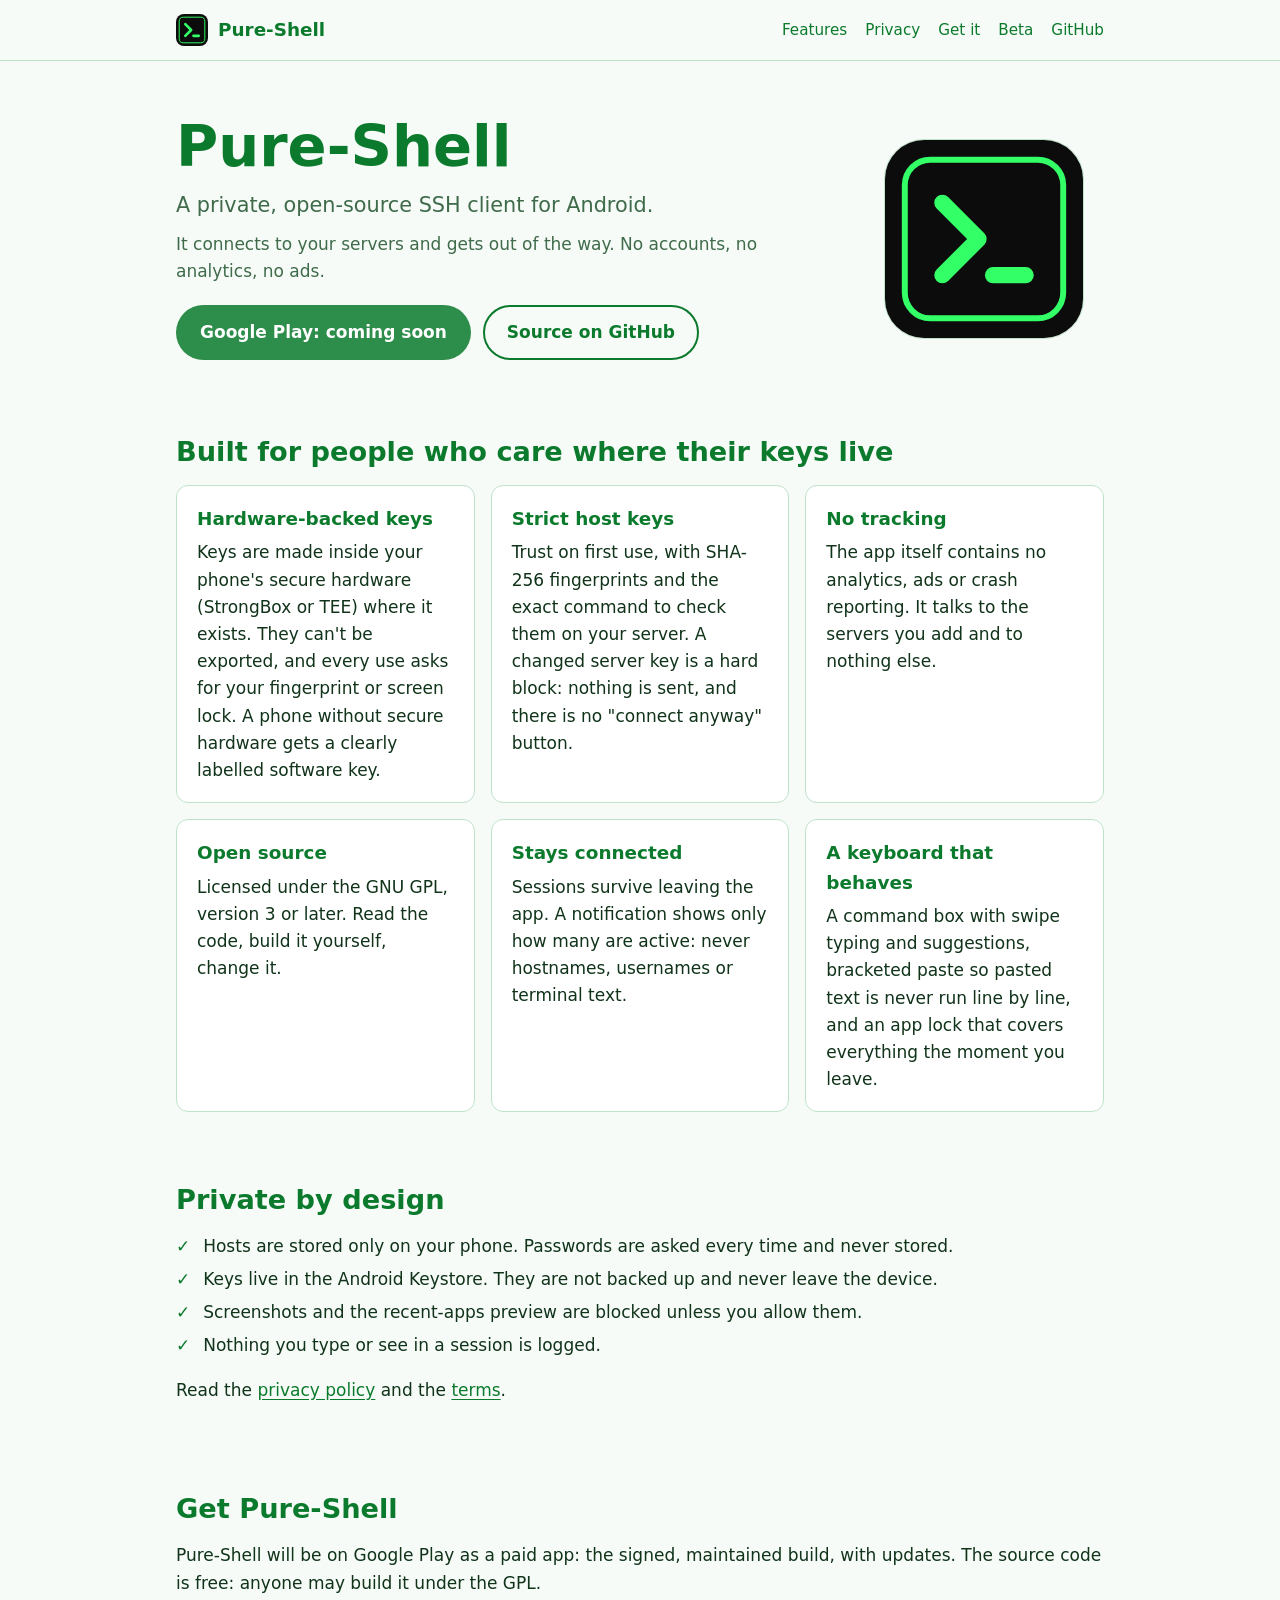
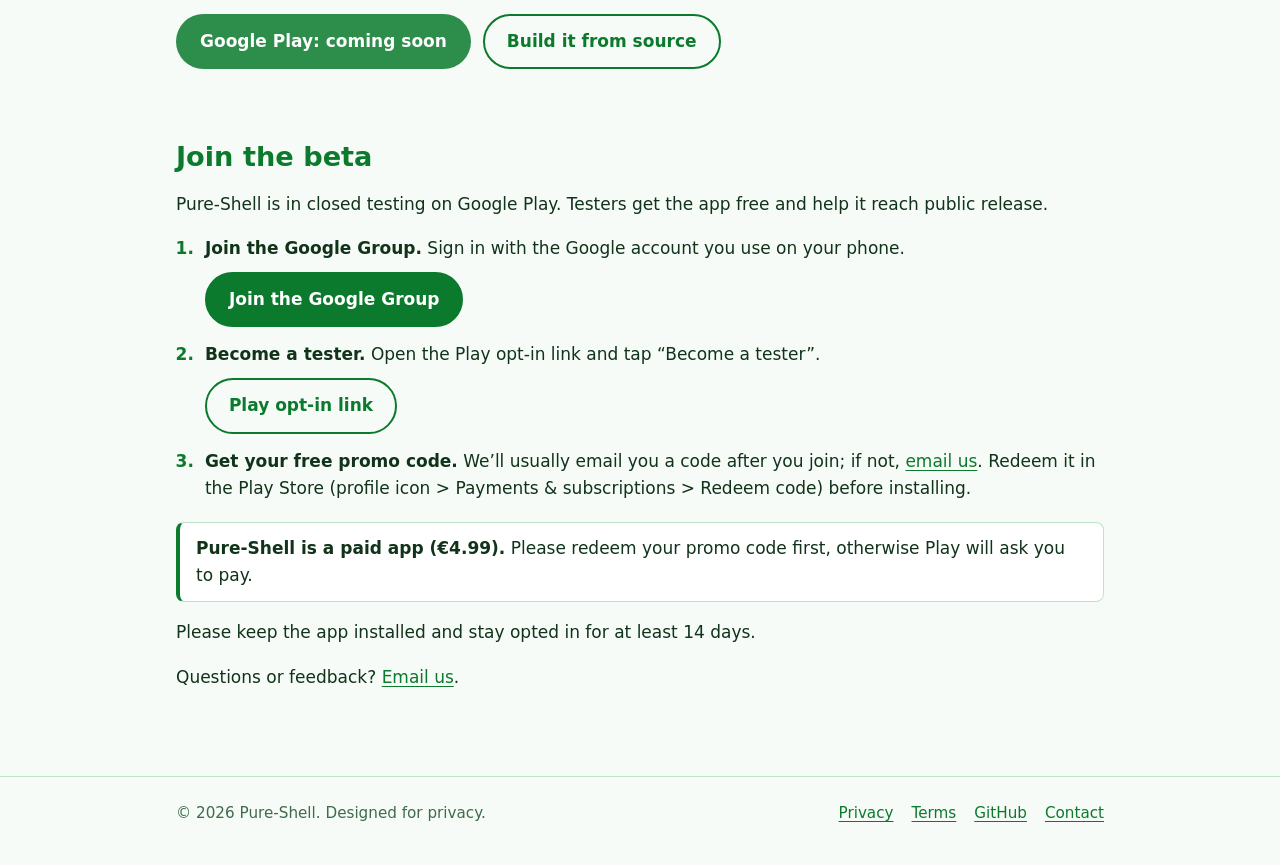
==== github-pages/index.html @ b94499d0 "Website: 'No tracking' card says the app itself has no analytics, ads or crash reporting Checked fir" ====
<!DOCTYPE html>
<html lang="en">
<head>
  <meta charset="UTF-8">
  <meta name="viewport" content="width=device-width, initial-scale=1">
  <title>Pure-Shell | A private, open-source SSH client for Android</title>
  <meta name="description" content="Pure-Shell is a private, open-source SSH client for Android with hardware-backed keys, strict host key checking and no tracking.">
  <meta name="color-scheme" content="dark light">
  <meta property="og:title" content="Pure-Shell | A private, open-source SSH client for Android">
  <meta property="og:description" content="Hardware-backed keys, strict host key checking, no tracking. Open source under the GPL.">
  <meta property="og:image" content="https://pure-shell.eu/web_assets/og_image.png">
  <meta property="og:url" content="https://pure-shell.eu/">
  <meta property="og:type" content="website">
  <meta name="twitter:card" content="summary_large_image">
  <meta name="twitter:title" content="Pure-Shell | A private, open-source SSH client for Android">
  <meta name="twitter:description" content="Hardware-backed keys, strict host key checking, no tracking. Open source under the GPL.">
  <meta name="twitter:image" content="https://pure-shell.eu/web_assets/og_image.png">
  <link rel="icon" type="image/png" href="web_assets/favicon.png">
  <link rel="apple-touch-icon" href="web_assets/apple-touch-icon.png">
  <link rel="canonical" href="https://pure-shell.eu/">
  <link rel="stylesheet" href="style.css">
</head>
<body>

  <nav class="nav" aria-label="Main">
    <div class="wrap">
      <a class="brand" href="index.html">
        <img src="web_assets/icon.svg" width="32" height="32" alt="">
        <span>Pure-Shell</span>
      </a>
      <ul>
        <li><a href="#features">Features</a></li>
        <li><a href="#private">Privacy</a></li>
        <li><a href="#get">Get it</a></li>
        <li><a href="#beta">Beta</a></li>
        <li><a href="https://github.com/janos-raul/pure-shell">GitHub</a></li>
      </ul>
    </div>
  </nav>

  <header class="hero">
    <div class="wrap">
      <div>
        <h1>Pure-Shell</h1>
        <p class="lead">A private, open-source SSH client for Android.</p>
        <p>It connects to your servers and gets out of the way. No accounts, no analytics, no ads.</p>
        <div class="cta">
          <span class="btn primary" aria-disabled="true">Google Play: coming soon</span>
          <a class="btn" href="https://github.com/janos-raul/pure-shell">Source on GitHub</a>
        </div>
      </div>
      <img class="icon" src="web_assets/icon.svg" width="200" height="200" alt="The Pure-Shell icon: a green terminal window with a &gt;_ prompt">
    </div>
  </header>

  <main>
    <section id="features">
      <div class="wrap">
        <h2>Built for people who care where their keys live</h2>
        <div class="grid">
          <div class="card">
            <h3>Hardware-backed keys</h3>
            <p>Keys are made inside your phone's secure hardware (StrongBox or TEE) where it exists. They can't be exported, and every use asks for your fingerprint or screen lock. A phone without secure hardware gets a clearly labelled software key.</p>
          </div>
          <div class="card">
            <h3>Strict host keys</h3>
            <p>Trust on first use, with SHA-256 fingerprints and the exact command to check them on your server. A changed server key is a hard block: nothing is sent, and there is no "connect anyway" button.</p>
          </div>
          <div class="card">
            <h3>No tracking</h3>
            <p>The app itself contains no analytics, ads or crash reporting. It talks to the servers you add and to nothing else.</p>
          </div>
          <div class="card">
            <h3>Open source</h3>
            <p>Licensed under the GNU GPL, version 3 or later. Read the code, build it yourself, change it.</p>
          </div>
          <div class="card">
            <h3>Stays connected</h3>
            <p>Sessions survive leaving the app. A notification shows only how many are active: never hostnames, usernames or terminal text.</p>
          </div>
          <div class="card">
            <h3>A keyboard that behaves</h3>
            <p>A command box with swipe typing and suggestions, bracketed paste so pasted text is never run line by line, and an app lock that covers everything the moment you leave.</p>
          </div>
        </div>
      </div>
    </section>

    <section id="private">
      <div class="wrap">
        <h2>Private by design</h2>
        <ul class="checks">
          <li>Hosts are stored only on your phone. Passwords are asked every time and never stored.</li>
          <li>Keys live in the Android Keystore. They are not backed up and never leave the device.</li>
          <li>Screenshots and the recent-apps preview are blocked unless you allow them.</li>
          <li>Nothing you type or see in a session is logged.</li>
        </ul>
        <p>Read the <a href="privacy.html">privacy policy</a> and the <a href="terms/">terms</a>.</p>
      </div>
    </section>

    <section id="get">
      <div class="wrap">
        <h2>Get Pure-Shell</h2>
        <p>Pure-Shell will be on Google Play as a paid app: the signed, maintained build, with updates. The source code is free: anyone may build it under the GPL.</p>
        <div class="cta">
          <span class="btn primary" aria-disabled="true">Google Play: coming soon</span>
          <a class="btn" href="https://github.com/janos-raul/pure-shell">Build it from source</a>
        </div>
      </div>
    </section>

    <section id="beta">
      <div class="wrap">
        <h2>Join the beta</h2>
        <p>Pure-Shell is in closed testing on Google Play. Testers get the app free and help it reach public release.</p>
        <ol class="steps">
          <li>
            <strong>Join the Google Group.</strong> Sign in with the Google account you use on your phone.
            <div class="cta"><a class="btn primary" href="https://groups.google.com/g/pure-shell-testers">Join the Google Group</a></div>
          </li>
          <li>
            <strong>Become a tester.</strong> Open the Play opt-in link and tap &ldquo;Become a tester&rdquo;.
            <div class="cta"><a class="btn" href="https://play.google.com/apps/testing/eu.pureshell.app">Play opt-in link</a></div>
          </li>
          <li>
            <strong>Get your free promo code.</strong> We&rsquo;ll usually email you a code after you join; if not, <a href="mailto:janos.szabo@gmail.com?subject=Pure-Shell%20beta%20promo%20code">email us</a>. Redeem it in the Play Store (profile icon &gt; Payments &amp; subscriptions &gt; Redeem code) before installing.
          </li>
        </ol>
        <p class="note"><strong>Pure-Shell is a paid app (&euro;4.99).</strong> Please redeem your promo code first, otherwise Play will ask you to pay.</p>
        <p>Please keep the app installed and stay opted in for at least 14 days.</p>
        <p>Questions or feedback? <a href="mailto:janos.szabo@gmail.com">Email us</a>.</p>
      </div>
    </section>
  </main>

  <footer class="footer">
    <div class="wrap">
      <span>&copy; 2026 Pure-Shell. Designed for privacy.</span>
      <ul>
        <li><a href="privacy.html">Privacy</a></li>
        <li><a href="terms/">Terms</a></li>
        <li><a href="https://github.com/janos-raul/pure-shell">GitHub</a></li>
        <li><a href="mailto:janos.szabo@gmail.com">Contact</a></li>
      </ul>
    </div>
  </footer>

</body>
</html>
---- github-pages/style.css ----
/* Pure-Shell website. Green on black like the app; a light variant for light
   systems. No external fonts, scripts or images: the site makes no request to
   anyone but its own host. */

:root {
  color-scheme: dark light;
  --bg: #000000;
  --panel: #0a120c;
  --border: #14501f;
  --text: #bff5cc;
  --muted: #6fcb88;
  --accent: #33ff66;
  --on-accent: #000000;
  --focus: #33ff66;
  --font: system-ui, -apple-system, "Segoe UI", Roboto, "Helvetica Neue", Arial, sans-serif;
  --mono: ui-monospace, "SF Mono", Menlo, Consolas, "DejaVu Sans Mono", monospace;
}

@media (prefers-color-scheme: light) {
  :root {
    --bg: #f6fbf7;
    --panel: #ffffff;
    --border: #bfe3c8;
    --text: #10331a;
    --muted: #3f6b4b;
    --accent: #0b7a2c;
    --on-accent: #ffffff;
    --focus: #0b7a2c;
  }
}

* { box-sizing: border-box; }

html { scroll-behavior: smooth; }

body {
  margin: 0;
  background: var(--bg);
  color: var(--text);
  font-family: var(--font);
  font-size: 1.0625rem;
  line-height: 1.6;
  -webkit-text-size-adjust: 100%;
}

a { color: var(--accent); text-underline-offset: 0.18em; }
a:hover { text-decoration-thickness: 2px; }
a:focus-visible, .btn:focus-visible {
  outline: 3px solid var(--focus);
  outline-offset: 3px;
  border-radius: 4px;
}

code, kbd {
  font-family: var(--mono);
  font-size: 0.92em;
  background: var(--panel);
  border: 1px solid var(--border);
  border-radius: 4px;
  padding: 0.05em 0.35em;
}

.wrap { max-width: 960px; margin: 0 auto; padding: 0 16px; }
.doc { max-width: 720px; margin: 0 auto; padding: 0 16px; }

/* Navigation */
.nav {
  position: sticky; top: 0; z-index: 10;
  background: var(--bg);
  border-bottom: 1px solid var(--border);
}
.nav .wrap { display: flex; flex-wrap: wrap; align-items: center; justify-content: space-between; min-height: 60px; gap: 4px 16px; padding-top: 6px; padding-bottom: 6px; }
.brand { white-space: nowrap; display: flex; align-items: center; gap: 10px; color: var(--accent); font-weight: 700; font-size: 1.15rem; text-decoration: none; }
.brand img { width: 32px; height: 32px; border-radius: 8px; }
.nav ul { display: flex; flex-wrap: wrap; gap: 4px 18px; list-style: none; margin: 0; padding: 0; font-size: 0.95rem; }
.nav a { text-decoration: none; }
.nav ul a:hover { text-decoration: underline; }

/* Hero */
.hero { padding: 56px 0 40px; }
.hero .wrap { display: grid; gap: 32px; align-items: center; }
@media (min-width: 760px) { .hero .wrap { grid-template-columns: 1fr 240px; } }
.hero h1 { font-size: clamp(2.4rem, 7vw, 3.6rem); line-height: 1.05; margin: 0 0 12px; color: var(--accent); }
.hero .lead { font-size: 1.3rem; margin: 0 0 8px; }
.hero p { margin: 0 0 20px; color: var(--muted); }
.hero .icon { width: 200px; height: 200px; border-radius: 40px; border: 1px solid var(--border); justify-self: center; }

.cta { display: flex; flex-wrap: wrap; gap: 12px; }
.btn {
  display: inline-block; padding: 12px 22px; border-radius: 999px;
  font-weight: 600; text-decoration: none; border: 2px solid var(--accent);
  color: var(--accent); background: transparent;
}
.btn.primary { background: var(--accent); color: var(--on-accent); }
.btn:hover { filter: brightness(1.1); }
.btn[aria-disabled="true"] { border-style: dashed; opacity: 0.85; cursor: default; }
.btn[aria-disabled="true"]:hover { filter: none; }

/* Sections */
section { padding: 36px 0; }
h2 { font-size: 1.7rem; line-height: 1.2; margin: 0 0 16px; color: var(--accent); }
h3 { font-size: 1.15rem; margin: 0 0 6px; color: var(--accent); }

.grid { display: grid; gap: 16px; grid-template-columns: repeat(auto-fit, minmax(260px, 1fr)); }
.card { background: var(--panel); border: 1px solid var(--border); border-radius: 12px; padding: 18px 20px; }
.card p { margin: 0; color: var(--text); }

.checks { list-style: none; padding: 0; margin: 0; }
.checks li { padding-left: 1.6em; position: relative; margin: 6px 0; }
.checks li::before { content: "\2713"; position: absolute; left: 0; color: var(--accent); font-weight: 700; }

/* Beta steps */
.steps { padding-left: 1.4em; margin: 0 0 20px; }
.steps li { margin: 14px 0; padding-left: 0.3em; }
.steps li::marker { color: var(--accent); font-weight: 700; }
.steps .cta { margin-top: 10px; }
.note { background: var(--panel); border: 1px solid var(--border); border-left: 4px solid var(--accent); border-radius: 8px; padding: 12px 16px; }

/* Documents (privacy, terms) */
.docpage { padding-top: 40px; padding-bottom: 24px; }
.docpage h1 { font-size: clamp(2rem, 6vw, 2.6rem); margin: 0 0 8px; color: var(--accent); }
.docpage .date { color: var(--muted); font-style: italic; margin: 0 0 28px; }
.docpage h2 { font-size: 1.35rem; margin: 34px 0 10px; }
.docpage p, .docpage li { max-width: 68ch; }
.docpage ul { padding-left: 1.3em; }
.docpage li { margin: 4px 0; }
.back { display: inline-block; margin: 20px 0 0; font-size: 0.95rem; }

/* Footer */
.footer { border-top: 1px solid var(--border); margin-top: 32px; padding: 24px 0 40px; color: var(--muted); font-size: 0.95rem; }
.footer .wrap { display: flex; flex-wrap: wrap; justify-content: space-between; gap: 8px 24px; }
.footer ul { display: flex; flex-wrap: wrap; gap: 4px 18px; list-style: none; margin: 0; padding: 0; }

@media (prefers-reduced-motion: reduce) { html { scroll-behavior: auto; } }
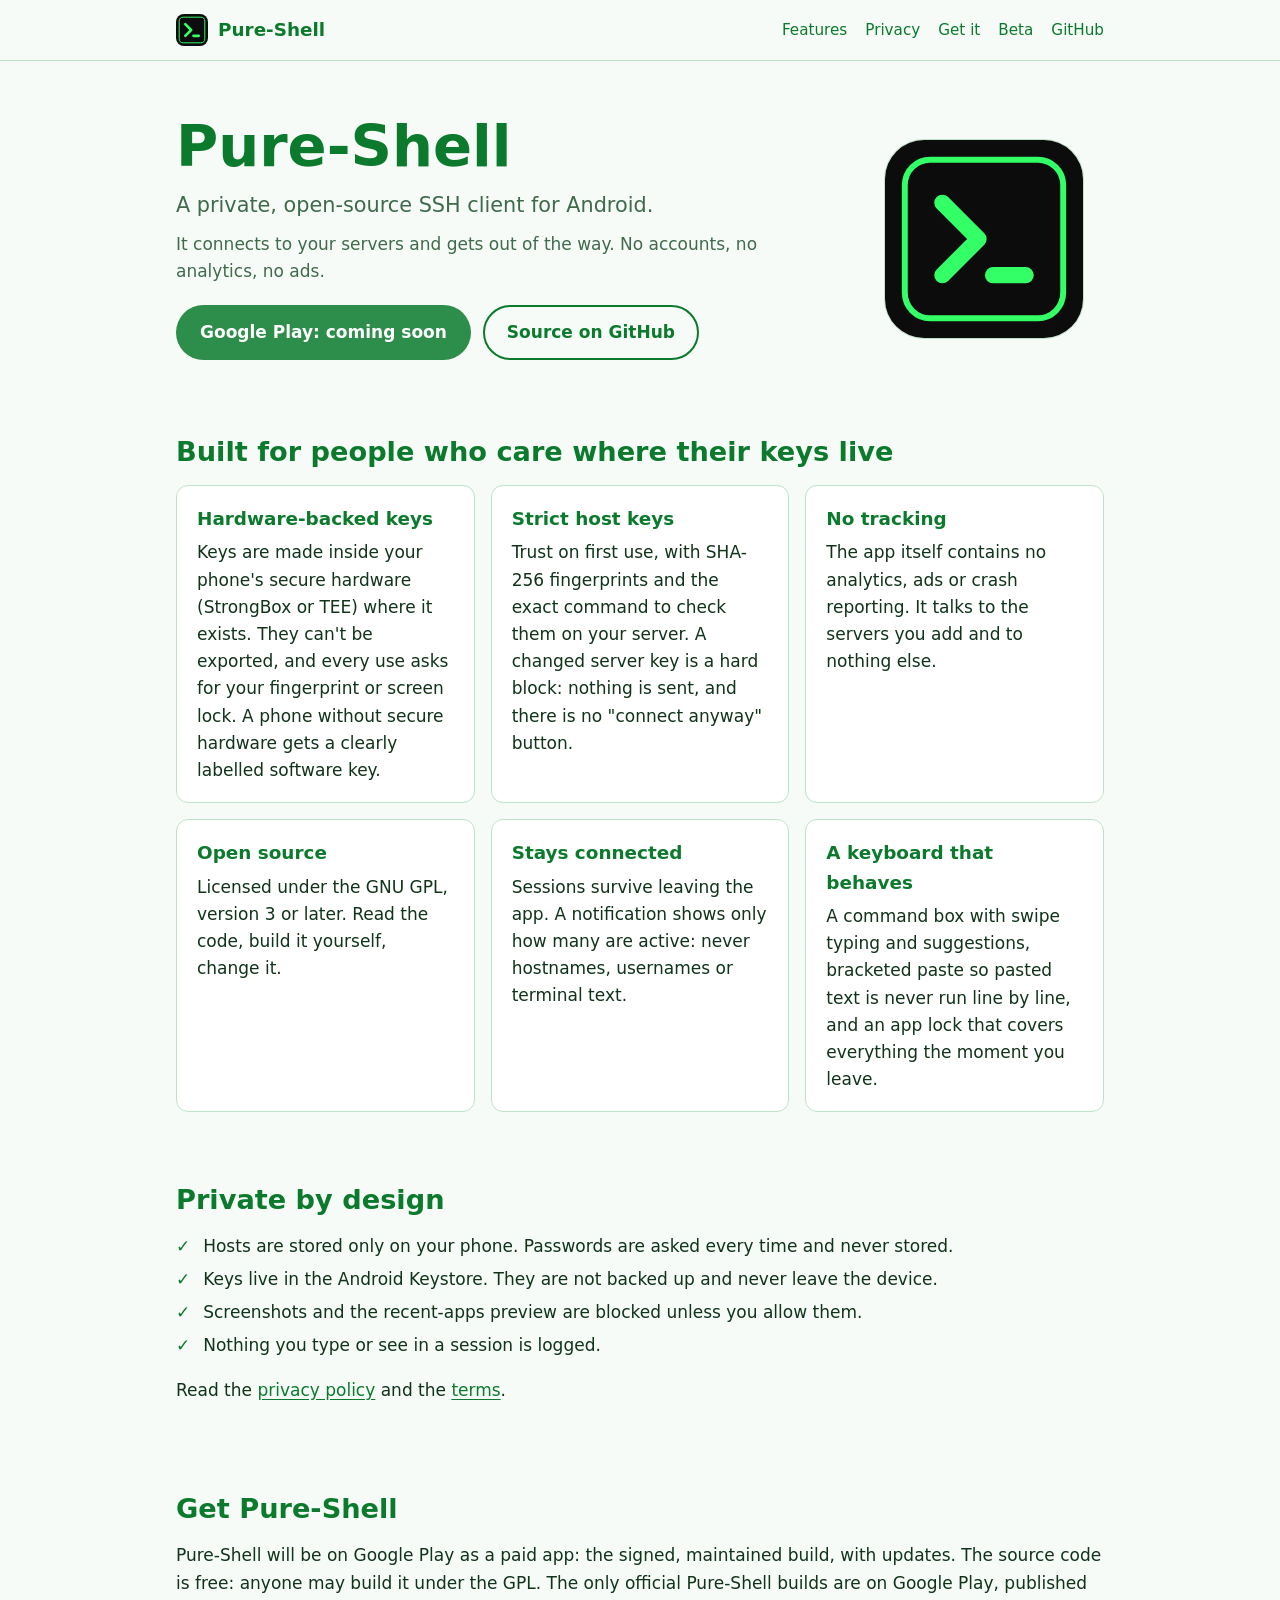
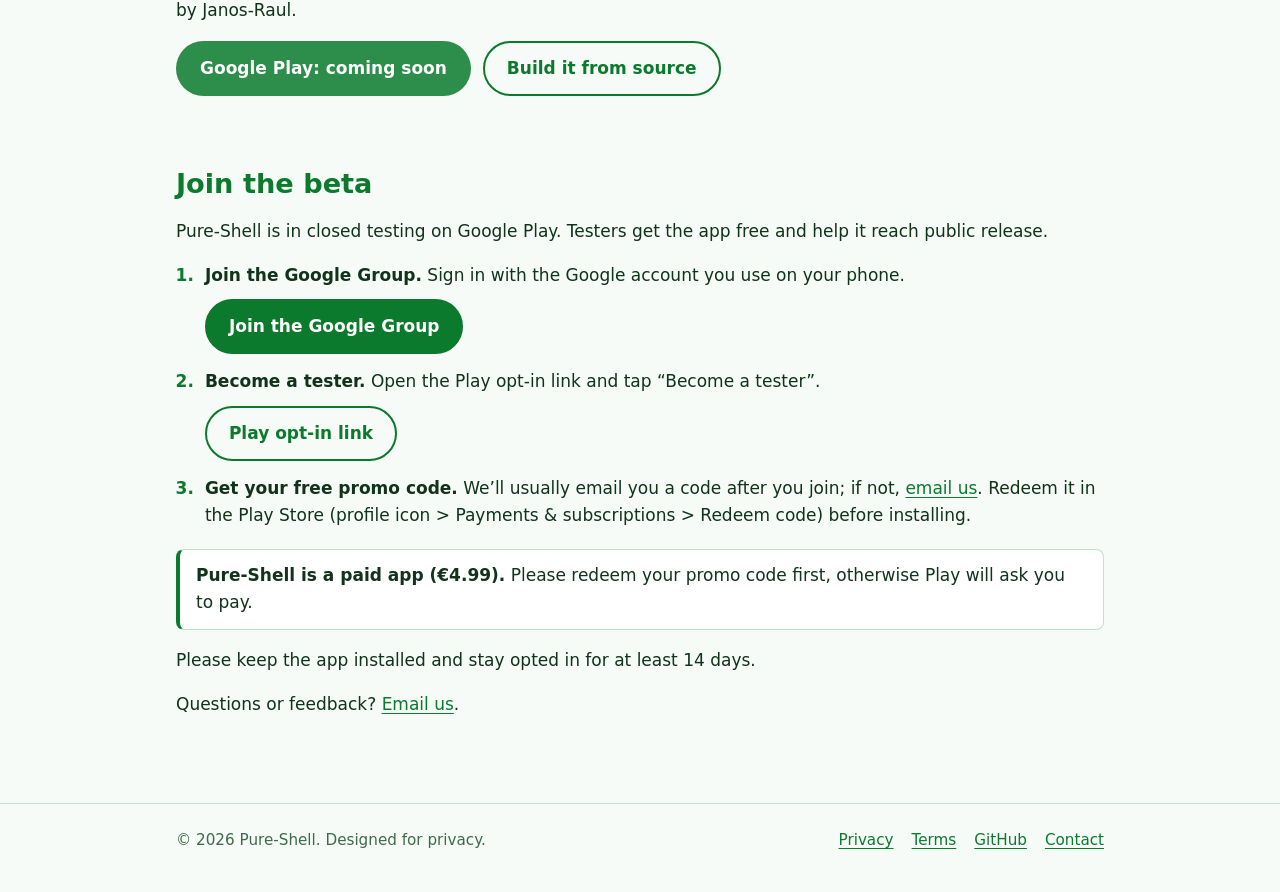
==== commit 34a05293: "Trademark note and official-builds line in README and website Terms effective date bumped to Novembe" ====
--- a/github-pages/index.html
+++ b/github-pages/index.html
@@ -102,7 +102,7 @@
     <section id="get">
       <div class="wrap">
         <h2>Get Pure-Shell</h2>
-        <p>Pure-Shell will be on Google Play as a paid app: the signed, maintained build, with updates. The source code is free: anyone may build it under the GPL.</p>
+        <p>Pure-Shell will be on Google Play as a paid app: the signed, maintained build, with updates. The source code is free: anyone may build it under the GPL. The only official Pure-Shell builds are on Google Play, published by Janos-Raul.</p>
         <div class="cta">
           <span class="btn primary" aria-disabled="true">Google Play: coming soon</span>
           <a class="btn" href="https://github.com/janos-raul/pure-shell">Build it from source</a>
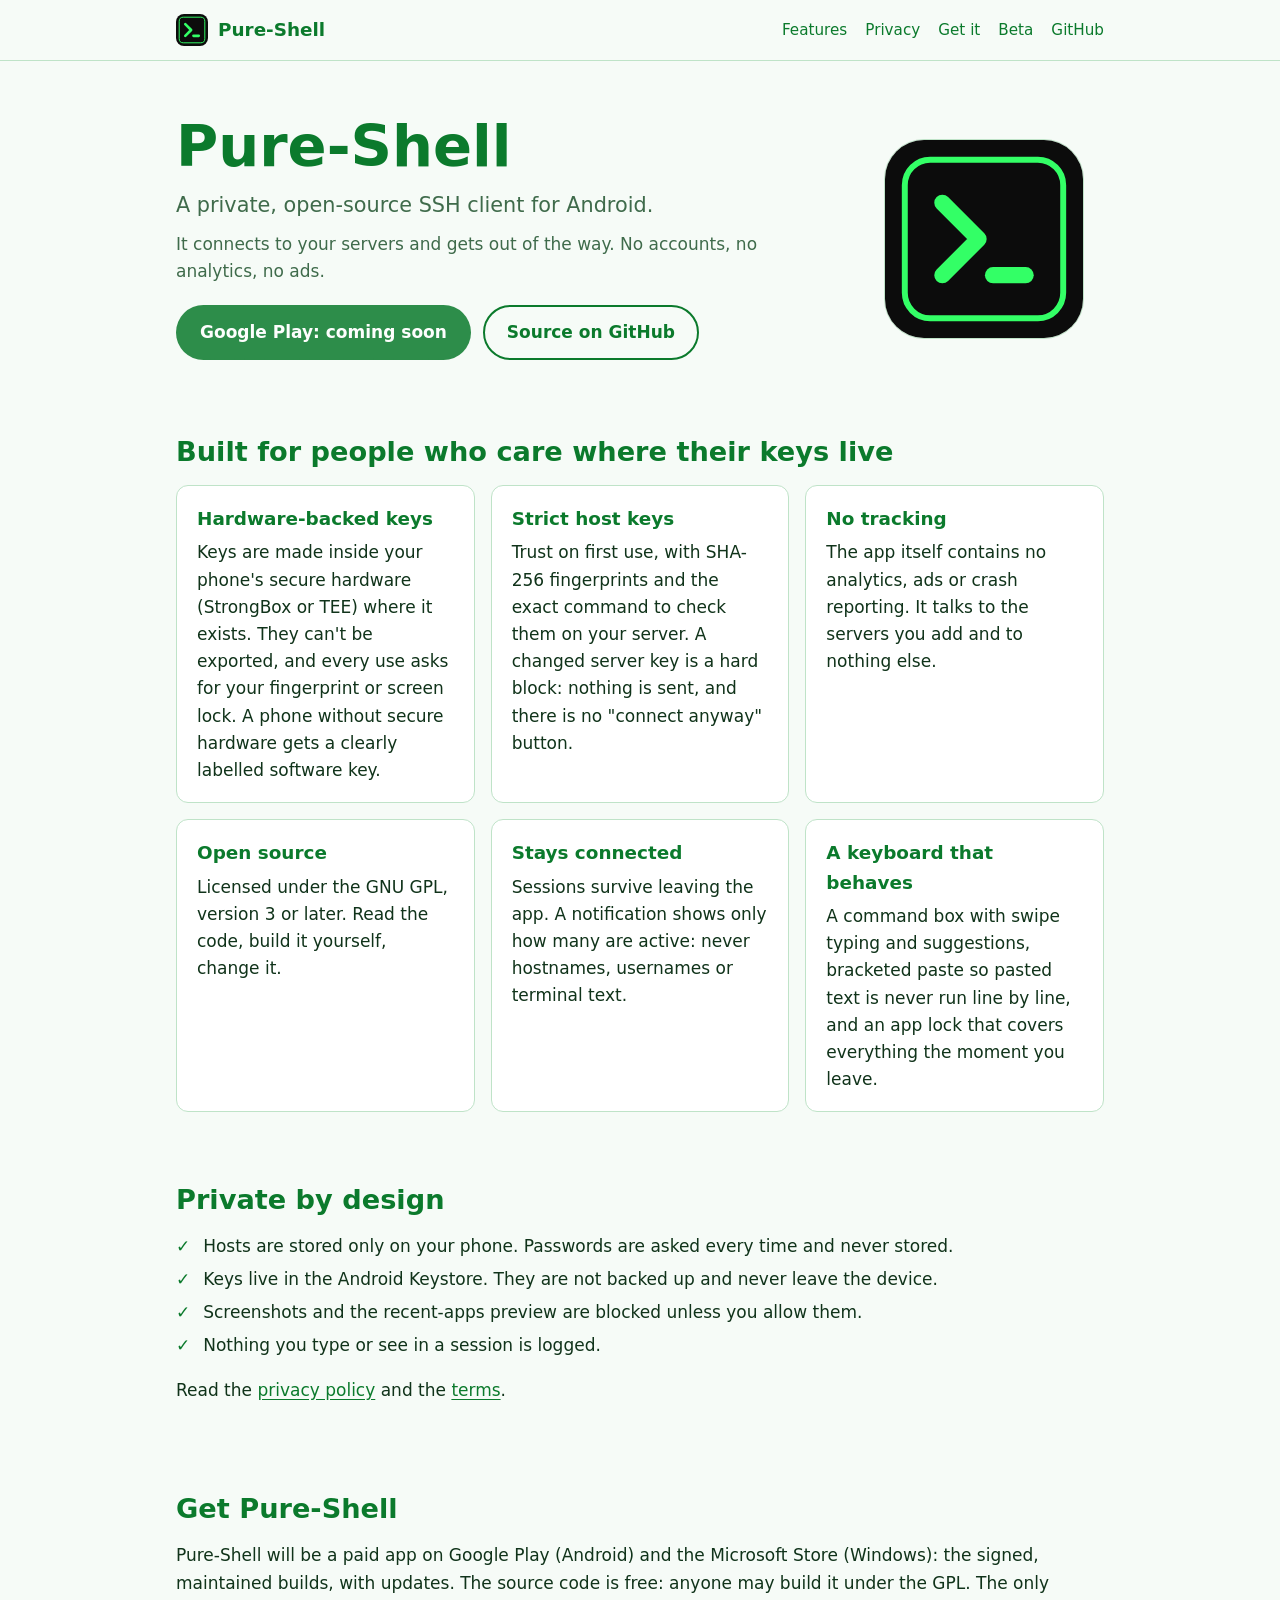
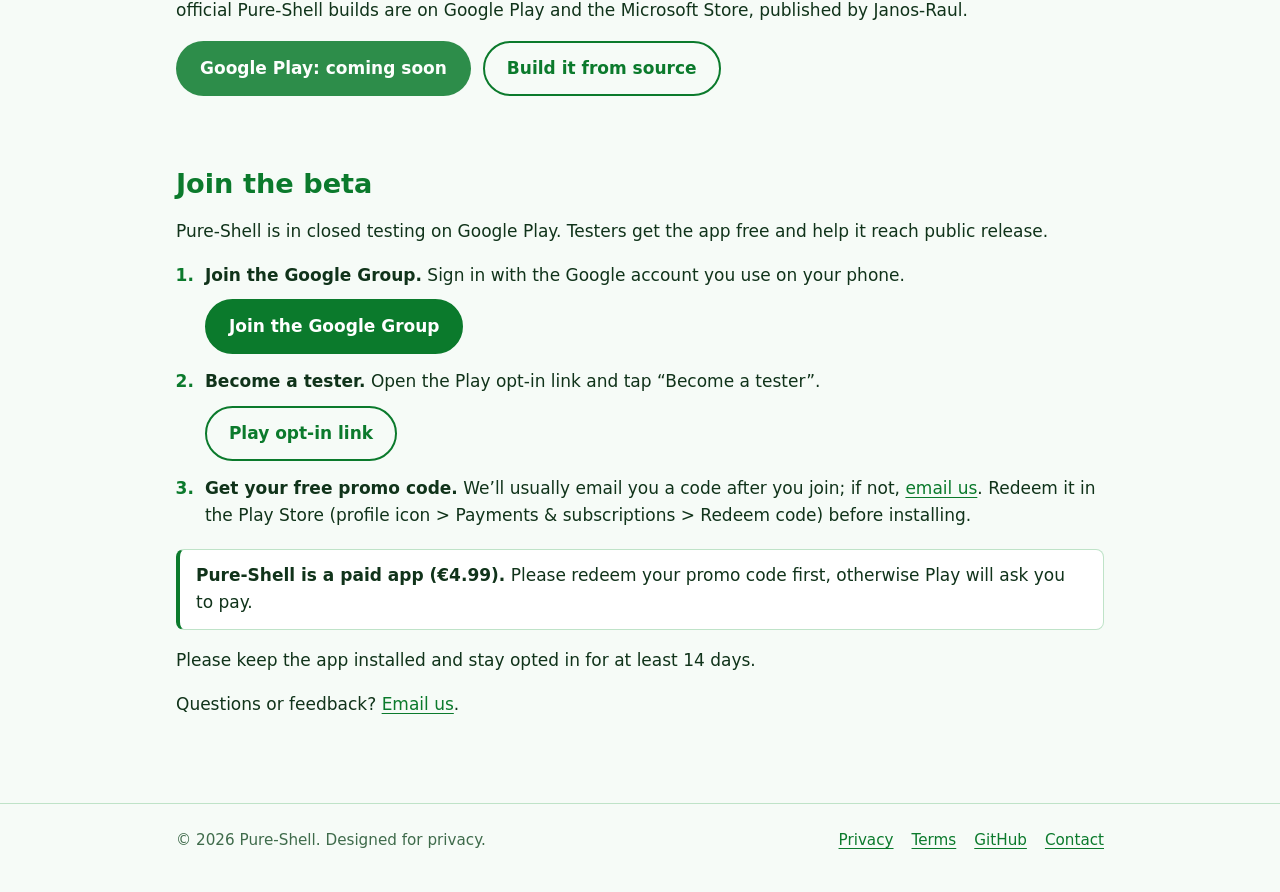
==== commit 4a6d648f: "Docs: Platforms section, Microsoft Store in official builds, Windows build pointer Co-Authored-By: C" ====
--- a/github-pages/index.html
+++ b/github-pages/index.html
@@ -102,7 +102,7 @@
     <section id="get">
       <div class="wrap">
         <h2>Get Pure-Shell</h2>
-        <p>Pure-Shell will be on Google Play as a paid app: the signed, maintained build, with updates. The source code is free: anyone may build it under the GPL. The only official Pure-Shell builds are on Google Play, published by Janos-Raul.</p>
+        <p>Pure-Shell will be a paid app on Google Play (Android) and the Microsoft Store (Windows): the signed, maintained builds, with updates. The source code is free: anyone may build it under the GPL. The only official Pure-Shell builds are on Google Play and the Microsoft Store, published by Janos-Raul.</p>
         <div class="cta">
           <span class="btn primary" aria-disabled="true">Google Play: coming soon</span>
           <a class="btn" href="https://github.com/janos-raul/pure-shell">Build it from source</a>
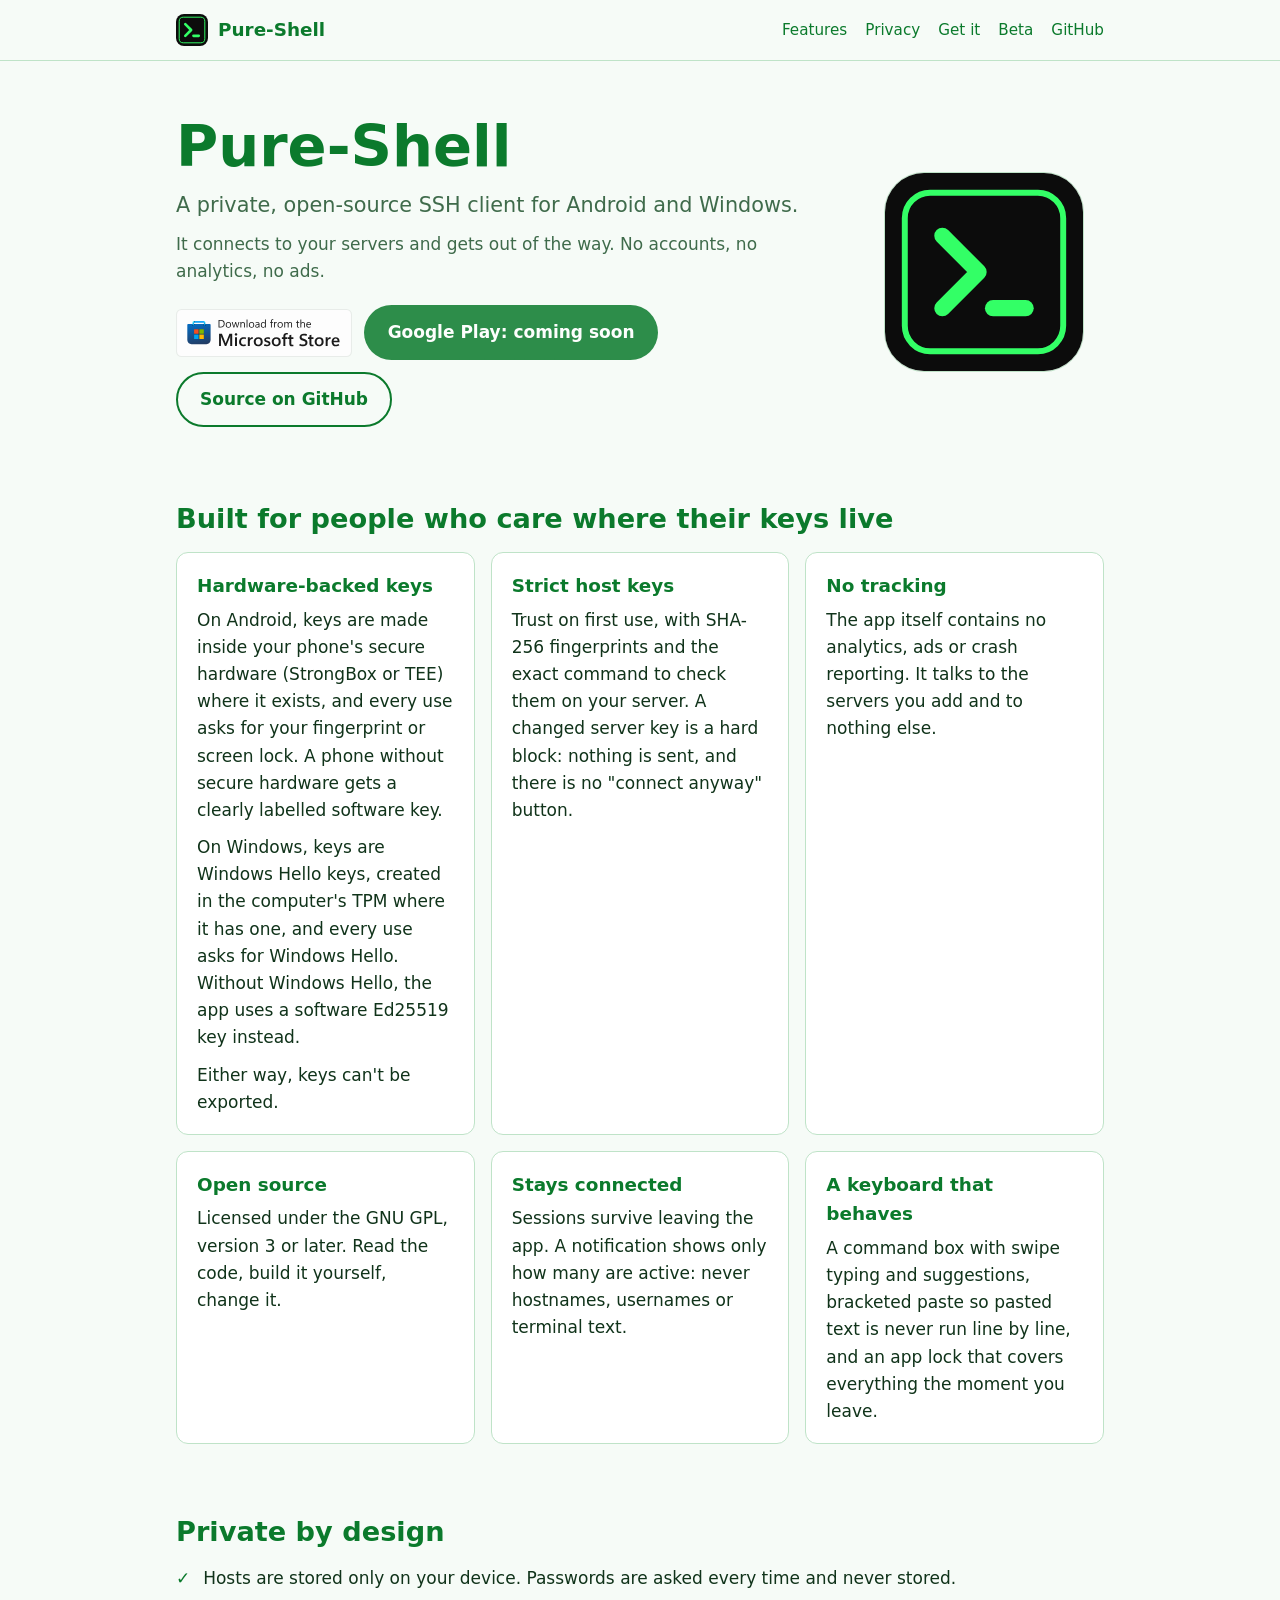
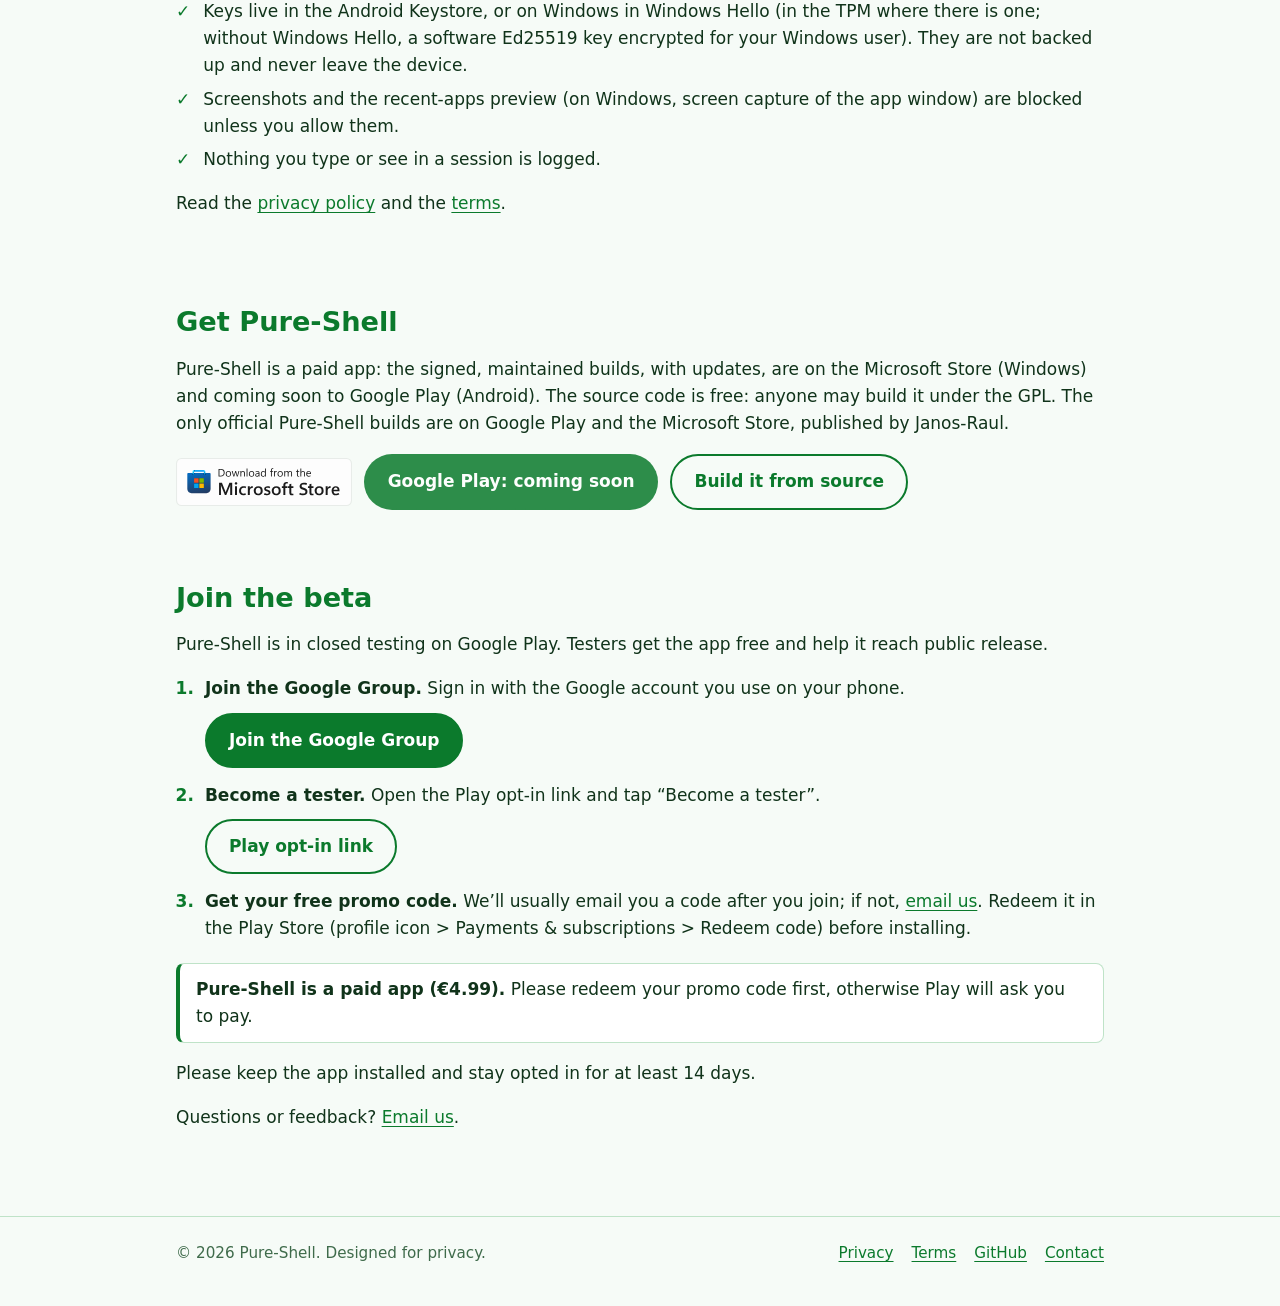
==== commit e80b76f7: "Site: Android and Windows, Microsoft Store badge, Windows keys - Title, meta description and og:/twi" ====
--- a/github-pages/index.html
+++ b/github-pages/index.html
@@ -3,16 +3,16 @@
 <head>
   <meta charset="UTF-8">
   <meta name="viewport" content="width=device-width, initial-scale=1">
-  <title>Pure-Shell | A private, open-source SSH client for Android</title>
-  <meta name="description" content="Pure-Shell is a private, open-source SSH client for Android with hardware-backed keys, strict host key checking and no tracking.">
+  <title>Pure-Shell | A private, open-source SSH client for Android and Windows</title>
+  <meta name="description" content="Pure-Shell is a private, open-source SSH client for Android and Windows with hardware-backed keys, strict host key checking and no tracking.">
   <meta name="color-scheme" content="dark light">
-  <meta property="og:title" content="Pure-Shell | A private, open-source SSH client for Android">
+  <meta property="og:title" content="Pure-Shell | A private, open-source SSH client for Android and Windows">
   <meta property="og:description" content="Hardware-backed keys, strict host key checking, no tracking. Open source under the GPL.">
   <meta property="og:image" content="https://pure-shell.eu/web_assets/og_image.png">
   <meta property="og:url" content="https://pure-shell.eu/">
   <meta property="og:type" content="website">
   <meta name="twitter:card" content="summary_large_image">
-  <meta name="twitter:title" content="Pure-Shell | A private, open-source SSH client for Android">
+  <meta name="twitter:title" content="Pure-Shell | A private, open-source SSH client for Android and Windows">
   <meta name="twitter:description" content="Hardware-backed keys, strict host key checking, no tracking. Open source under the GPL.">
   <meta name="twitter:image" content="https://pure-shell.eu/web_assets/og_image.png">
   <link rel="icon" type="image/png" href="web_assets/favicon.png">
@@ -42,9 +42,15 @@
     <div class="wrap">
       <div>
         <h1>Pure-Shell</h1>
-        <p class="lead">A private, open-source SSH client for Android.</p>
+        <p class="lead">A private, open-source SSH client for Android and Windows.</p>
         <p>It connects to your servers and gets out of the way. No accounts, no analytics, no ads.</p>
         <div class="cta">
+          <a class="store-badge" href="https://apps.microsoft.com/detail/9N54CSB6MTNT">
+            <picture>
+              <source srcset="web_assets/ms-store-badge-light.svg" media="(prefers-color-scheme: light)">
+              <img src="web_assets/ms-store-badge-dark.svg" width="176" height="48" alt="Download from the Microsoft Store">
+            </picture>
+          </a>
           <span class="btn primary" aria-disabled="true">Google Play: coming soon</span>
           <a class="btn" href="https://github.com/janos-raul/pure-shell">Source on GitHub</a>
         </div>
@@ -60,7 +66,9 @@
         <div class="grid">
           <div class="card">
             <h3>Hardware-backed keys</h3>
-            <p>Keys are made inside your phone's secure hardware (StrongBox or TEE) where it exists. They can't be exported, and every use asks for your fingerprint or screen lock. A phone without secure hardware gets a clearly labelled software key.</p>
+            <p>On Android, keys are made inside your phone's secure hardware (StrongBox or TEE) where it exists, and every use asks for your fingerprint or screen lock. A phone without secure hardware gets a clearly labelled software key.</p>
+            <p>On Windows, keys are Windows Hello keys, created in the computer's TPM where it has one, and every use asks for Windows Hello. Without Windows Hello, the app uses a software Ed25519 key instead.</p>
+            <p>Either way, keys can't be exported.</p>
           </div>
           <div class="card">
             <h3>Strict host keys</h3>
@@ -90,9 +98,9 @@
       <div class="wrap">
         <h2>Private by design</h2>
         <ul class="checks">
-          <li>Hosts are stored only on your phone. Passwords are asked every time and never stored.</li>
-          <li>Keys live in the Android Keystore. They are not backed up and never leave the device.</li>
-          <li>Screenshots and the recent-apps preview are blocked unless you allow them.</li>
+          <li>Hosts are stored only on your device. Passwords are asked every time and never stored.</li>
+          <li>Keys live in the Android Keystore, or on Windows in Windows Hello (in the TPM where there is one; without Windows Hello, a software Ed25519 key encrypted for your Windows user). They are not backed up and never leave the device.</li>
+          <li>Screenshots and the recent-apps preview (on Windows, screen capture of the app window) are blocked unless you allow them.</li>
           <li>Nothing you type or see in a session is logged.</li>
         </ul>
         <p>Read the <a href="privacy.html">privacy policy</a> and the <a href="terms/">terms</a>.</p>
@@ -102,8 +110,14 @@
     <section id="get">
       <div class="wrap">
         <h2>Get Pure-Shell</h2>
-        <p>Pure-Shell will be a paid app on Google Play (Android) and the Microsoft Store (Windows): the signed, maintained builds, with updates. The source code is free: anyone may build it under the GPL. The only official Pure-Shell builds are on Google Play and the Microsoft Store, published by Janos-Raul.</p>
+        <p>Pure-Shell is a paid app: the signed, maintained builds, with updates, are on the Microsoft Store (Windows) and coming soon to Google Play (Android). The source code is free: anyone may build it under the GPL. The only official Pure-Shell builds are on Google Play and the Microsoft Store, published by Janos-Raul.</p>
         <div class="cta">
+          <a class="store-badge" href="https://apps.microsoft.com/detail/9N54CSB6MTNT">
+            <picture>
+              <source srcset="web_assets/ms-store-badge-light.svg" media="(prefers-color-scheme: light)">
+              <img src="web_assets/ms-store-badge-dark.svg" width="176" height="48" alt="Download from the Microsoft Store">
+            </picture>
+          </a>
           <span class="btn primary" aria-disabled="true">Google Play: coming soon</span>
           <a class="btn" href="https://github.com/janos-raul/pure-shell">Build it from source</a>
         </div>
--- a/github-pages/style.css
+++ b/github-pages/style.css
@@ -85,7 +85,11 @@
 .hero p { margin: 0 0 20px; color: var(--muted); }
 .hero .icon { width: 200px; height: 200px; border-radius: 40px; border: 1px solid var(--border); justify-self: center; }
 
-.cta { display: flex; flex-wrap: wrap; gap: 12px; }
+.cta { display: flex; flex-wrap: wrap; gap: 12px; align-items: center; }
+/* Microsoft's official Store badge, unmodified (web_assets/ms-store-badge-*.svg),
+   only scaled. */
+.store-badge { display: inline-block; line-height: 0; border-radius: 6px; }
+.store-badge img { display: block; width: auto; height: 48px; }
 .btn {
   display: inline-block; padding: 12px 22px; border-radius: 999px;
   font-weight: 600; text-decoration: none; border: 2px solid var(--accent);
@@ -104,6 +108,7 @@
 .grid { display: grid; gap: 16px; grid-template-columns: repeat(auto-fit, minmax(260px, 1fr)); }
 .card { background: var(--panel); border: 1px solid var(--border); border-radius: 12px; padding: 18px 20px; }
 .card p { margin: 0; color: var(--text); }
+.card p + p { margin-top: 10px; }
 
 .checks { list-style: none; padding: 0; margin: 0; }
 .checks li { padding-left: 1.6em; position: relative; margin: 6px 0; }
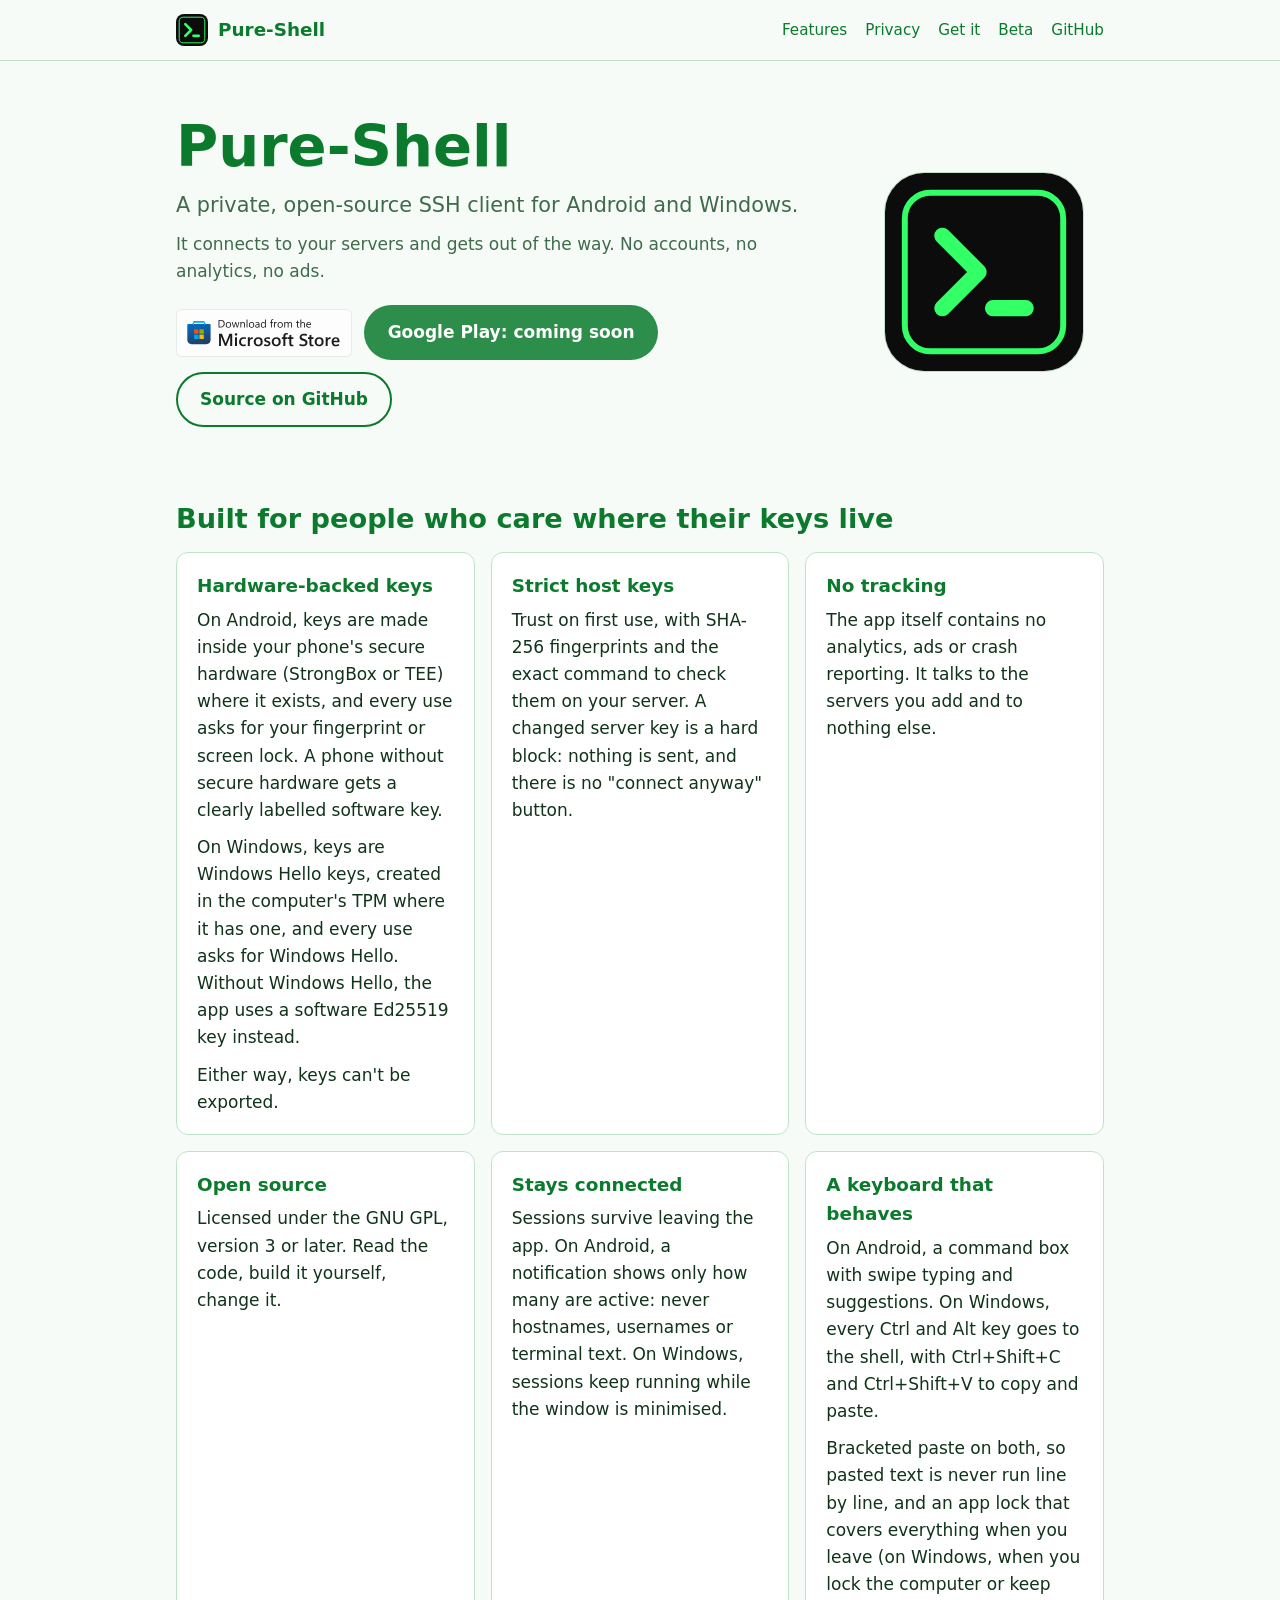
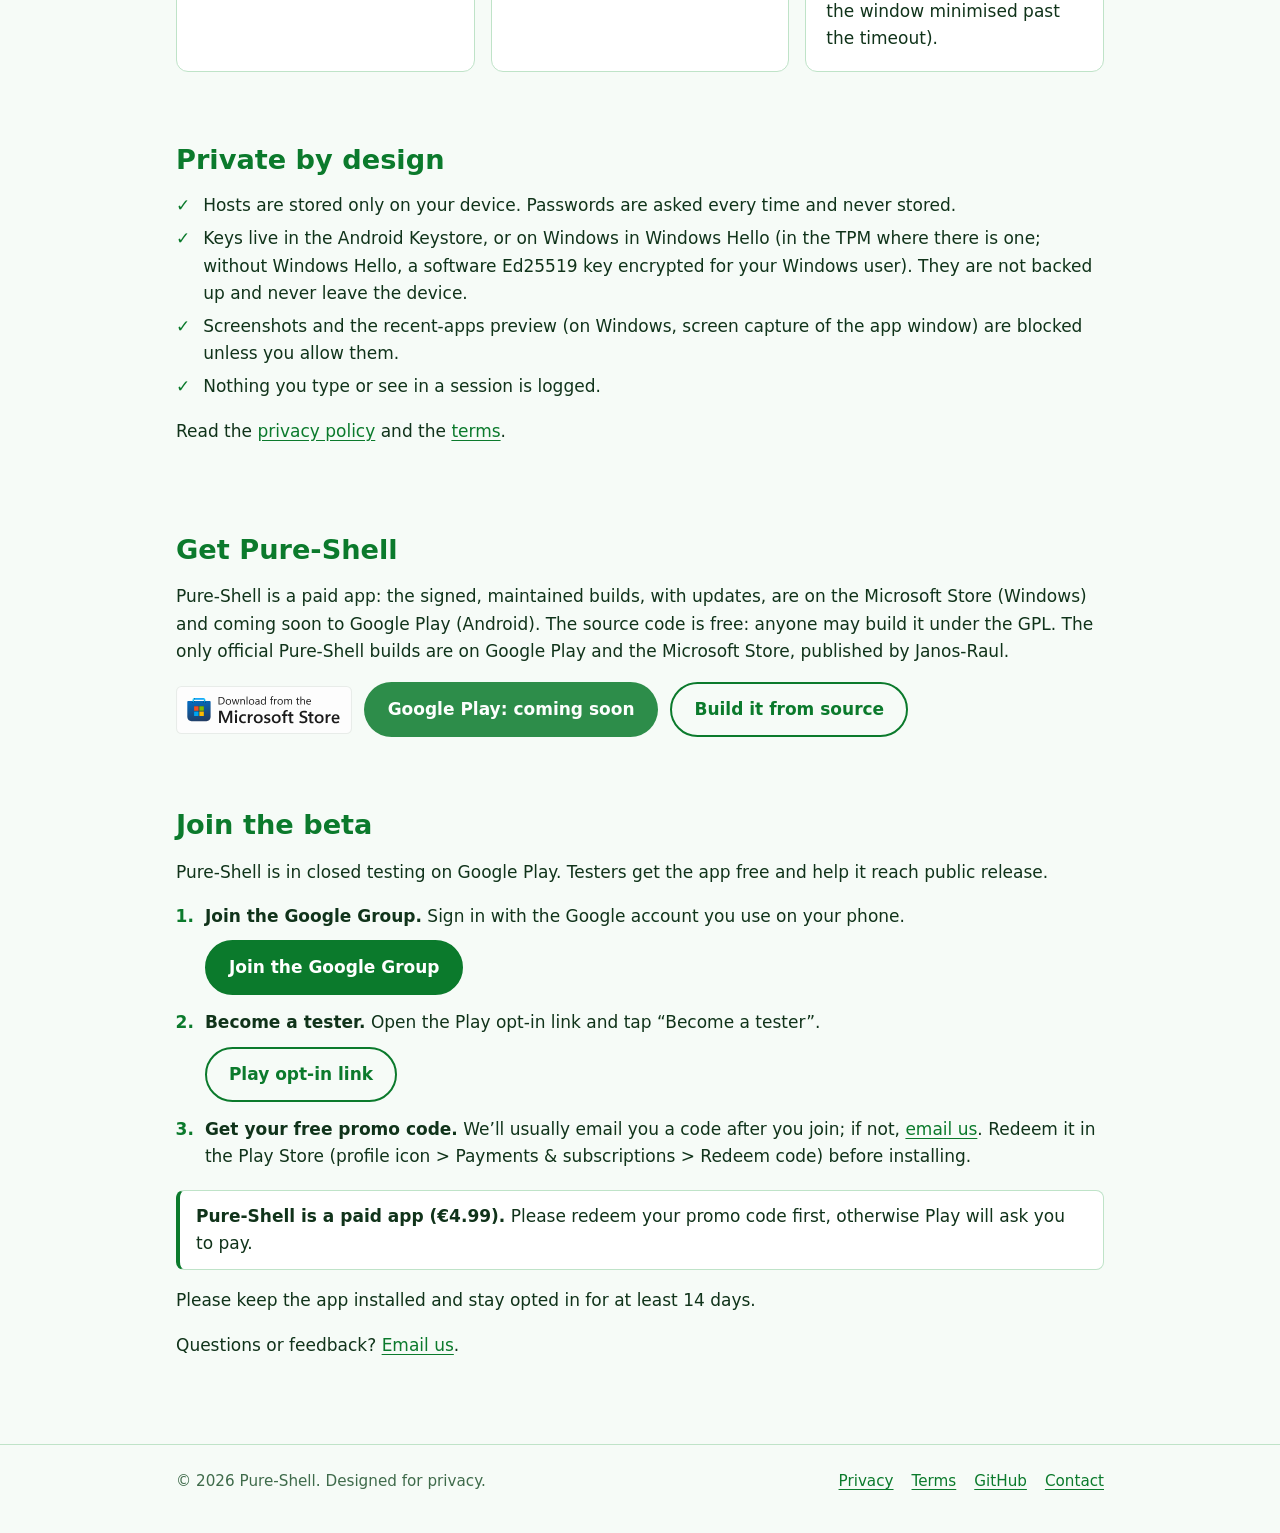
==== commit 2c61d98d: "Site: Windows in the terms and in two Android-only feature cards Terms cover the Microsoft Store pur" ====
--- a/github-pages/index.html
+++ b/github-pages/index.html
@@ -84,11 +84,12 @@
           </div>
           <div class="card">
             <h3>Stays connected</h3>
-            <p>Sessions survive leaving the app. A notification shows only how many are active: never hostnames, usernames or terminal text.</p>
+            <p>Sessions survive leaving the app. On Android, a notification shows only how many are active: never hostnames, usernames or terminal text. On Windows, sessions keep running while the window is minimised.</p>
           </div>
           <div class="card">
             <h3>A keyboard that behaves</h3>
-            <p>A command box with swipe typing and suggestions, bracketed paste so pasted text is never run line by line, and an app lock that covers everything the moment you leave.</p>
+            <p>On Android, a command box with swipe typing and suggestions. On Windows, every Ctrl and Alt key goes to the shell, with Ctrl+Shift+C and Ctrl+Shift+V to copy and paste.</p>
+            <p>Bracketed paste on both, so pasted text is never run line by line, and an app lock that covers everything when you leave (on Windows, when you lock the computer or keep the window minimised past the timeout).</p>
           </div>
         </div>
       </div>
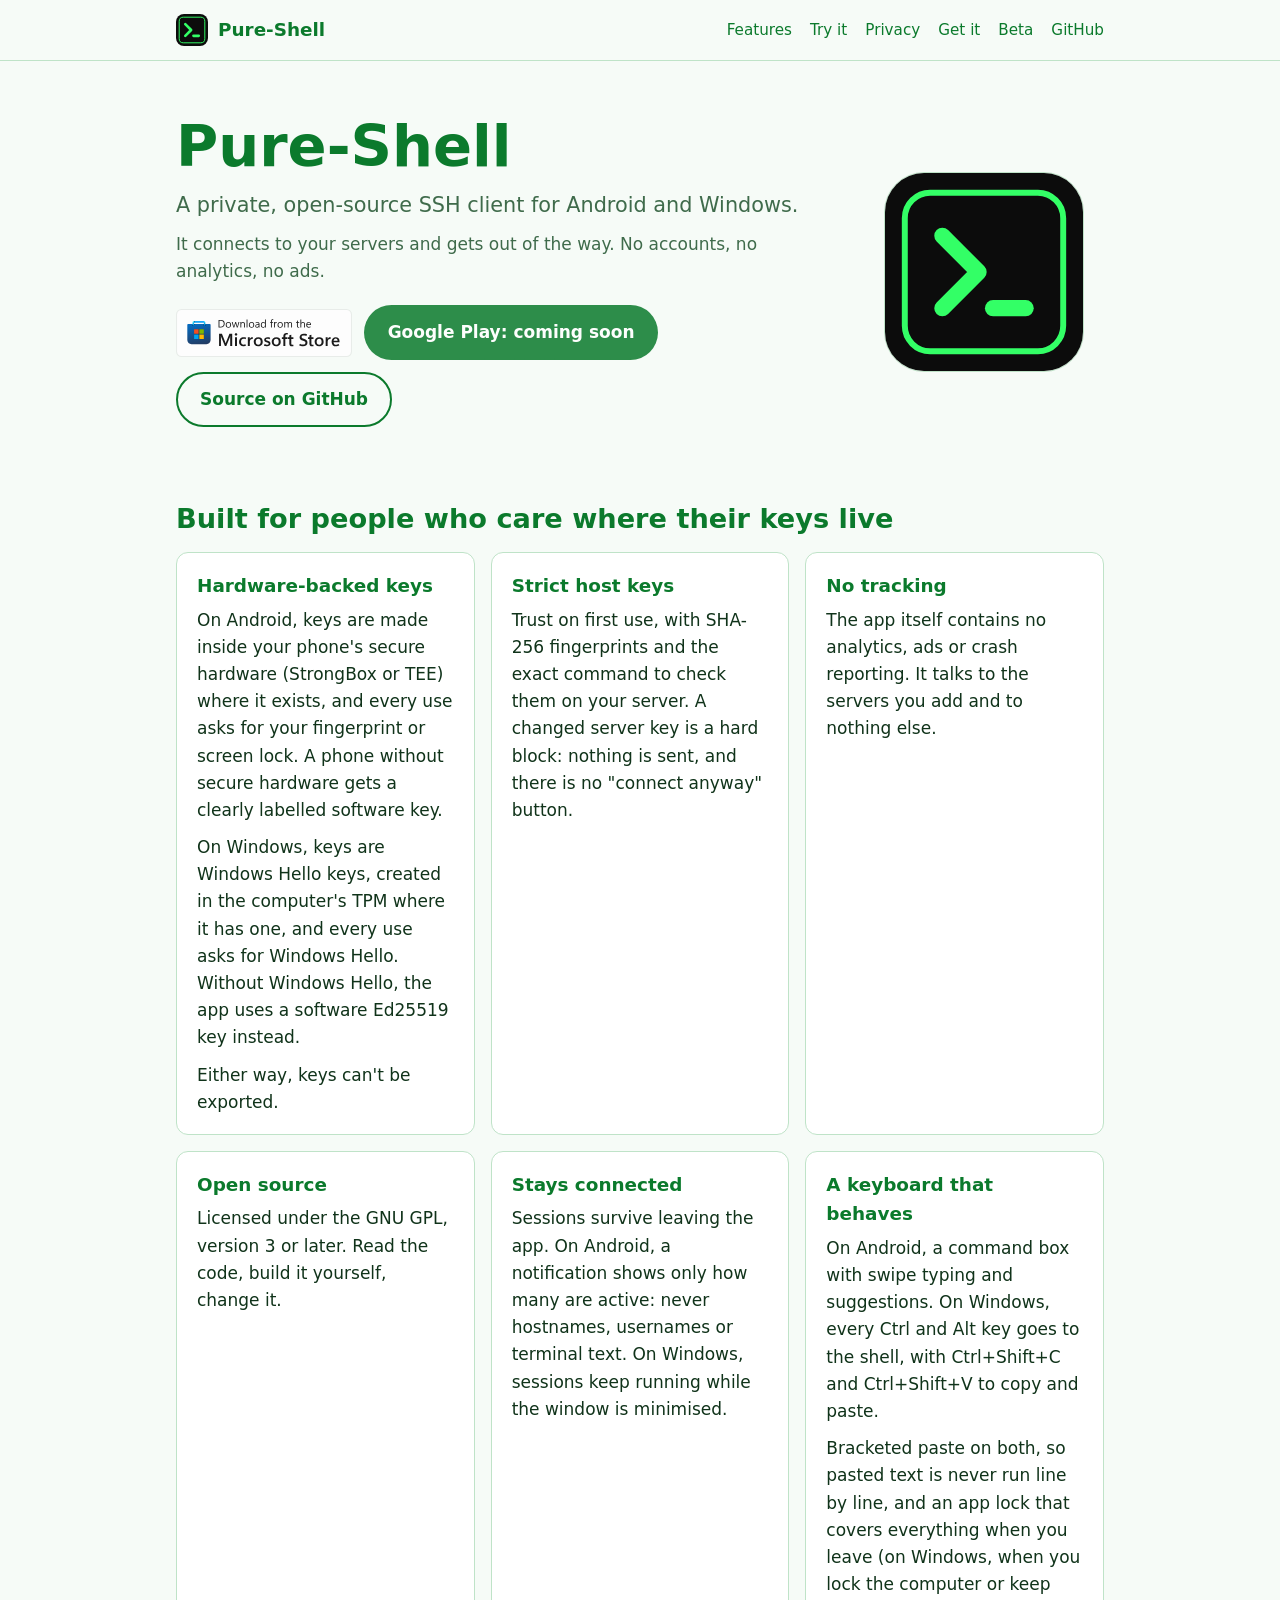
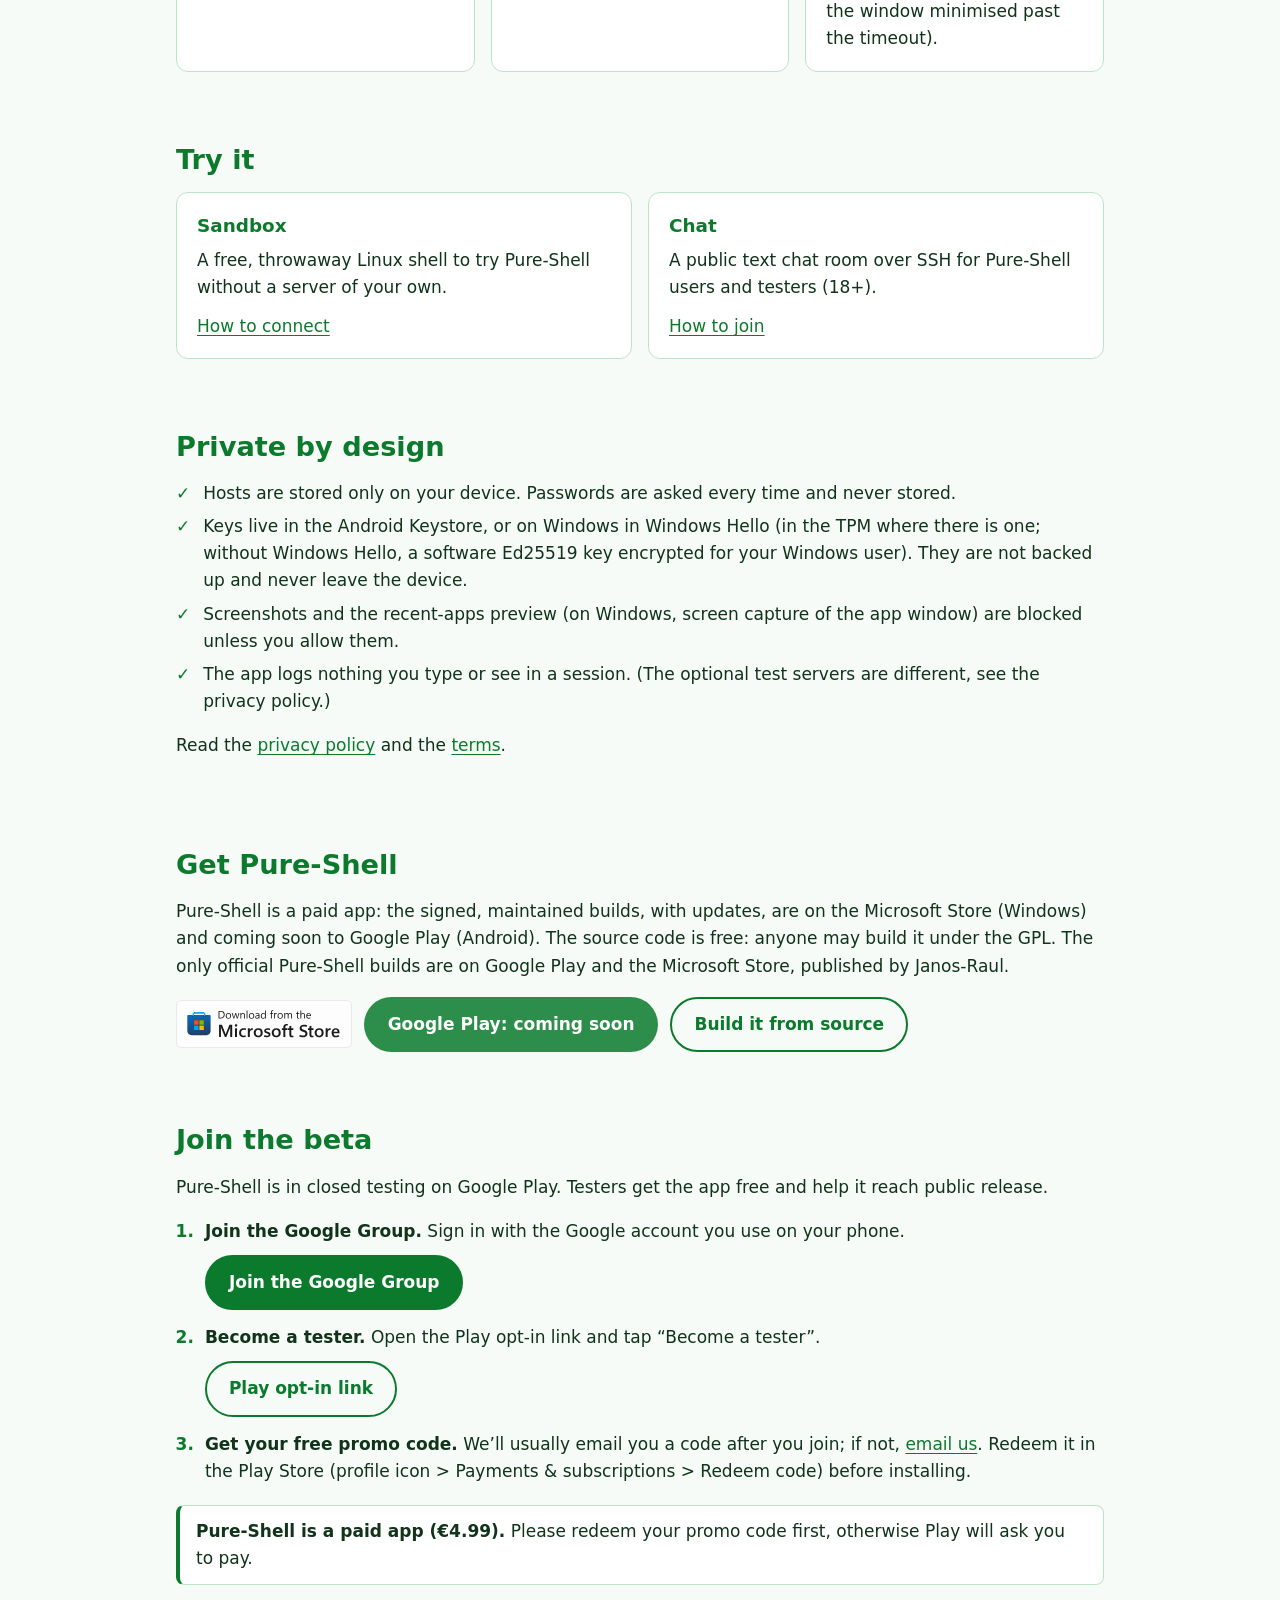
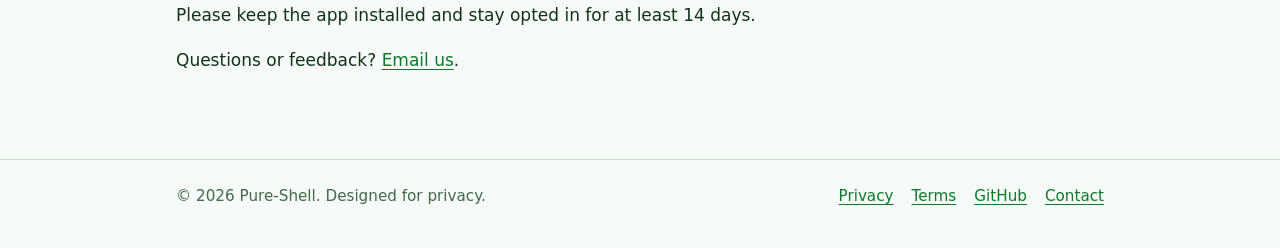
==== commit 80a06712: "Website: add Sandbox and Chat pages, update Privacy and Terms for test servers Co-Authored-By: Claud" ====
--- a/github-pages/index.html
+++ b/github-pages/index.html
@@ -30,6 +30,7 @@
       </a>
       <ul>
         <li><a href="#features">Features</a></li>
+        <li><a href="#try">Try it</a></li>
         <li><a href="#private">Privacy</a></li>
         <li><a href="#get">Get it</a></li>
         <li><a href="#beta">Beta</a></li>
@@ -95,6 +96,24 @@
       </div>
     </section>
 
+    <section id="try">
+      <div class="wrap">
+        <h2>Try it</h2>
+        <div class="grid">
+          <div class="card">
+            <h3>Sandbox</h3>
+            <p>A free, throwaway Linux shell to try Pure-Shell without a server of your own.</p>
+            <p class="more"><a href="sandbox/">How to connect</a></p>
+          </div>
+          <div class="card">
+            <h3>Chat</h3>
+            <p>A public text chat room over SSH for Pure-Shell users and testers (18+).</p>
+            <p class="more"><a href="chat/">How to join</a></p>
+          </div>
+        </div>
+      </div>
+    </section>
+
     <section id="private">
       <div class="wrap">
         <h2>Private by design</h2>
@@ -102,7 +121,7 @@
           <li>Hosts are stored only on your device. Passwords are asked every time and never stored.</li>
           <li>Keys live in the Android Keystore, or on Windows in Windows Hello (in the TPM where there is one; without Windows Hello, a software Ed25519 key encrypted for your Windows user). They are not backed up and never leave the device.</li>
           <li>Screenshots and the recent-apps preview (on Windows, screen capture of the app window) are blocked unless you allow them.</li>
-          <li>Nothing you type or see in a session is logged.</li>
+          <li>The app logs nothing you type or see in a session. (The optional test servers are different, see the privacy policy.)</li>
         </ul>
         <p>Read the <a href="privacy.html">privacy policy</a> and the <a href="terms/">terms</a>.</p>
       </div>
--- a/github-pages/style.css
+++ b/github-pages/style.css
@@ -61,7 +61,7 @@
 }
 
 .wrap { max-width: 960px; margin: 0 auto; padding: 0 16px; }
-.doc { max-width: 720px; margin: 0 auto; padding: 0 16px; }
+.doc { max-width: 960px; margin: 0 auto; padding: 0 16px; }
 
 /* Navigation */
 .nav {
@@ -108,6 +108,7 @@
 .grid { display: grid; gap: 16px; grid-template-columns: repeat(auto-fit, minmax(260px, 1fr)); }
 .card { background: var(--panel); border: 1px solid var(--border); border-radius: 12px; padding: 18px 20px; }
 .card p { margin: 0; color: var(--text); }
+.card .more { margin-top: 12px; }
 .card p + p { margin-top: 10px; }
 
 .checks { list-style: none; padding: 0; margin: 0; }
@@ -129,6 +130,7 @@
 .docpage p, .docpage li { max-width: 68ch; }
 .docpage ul { padding-left: 1.3em; }
 .docpage li { margin: 4px 0; }
+.docpage pre { width: fit-content; max-width: 100%; overflow-x: auto; margin: 12px 0 16px; padding: 12px 16px; background: var(--panel); border: 1px solid var(--border); border-radius: 8px; font-family: var(--mono); font-size: 0.95rem; line-height: 1.5; }
 .back { display: inline-block; margin: 20px 0 0; font-size: 0.95rem; }
 
 /* Footer */
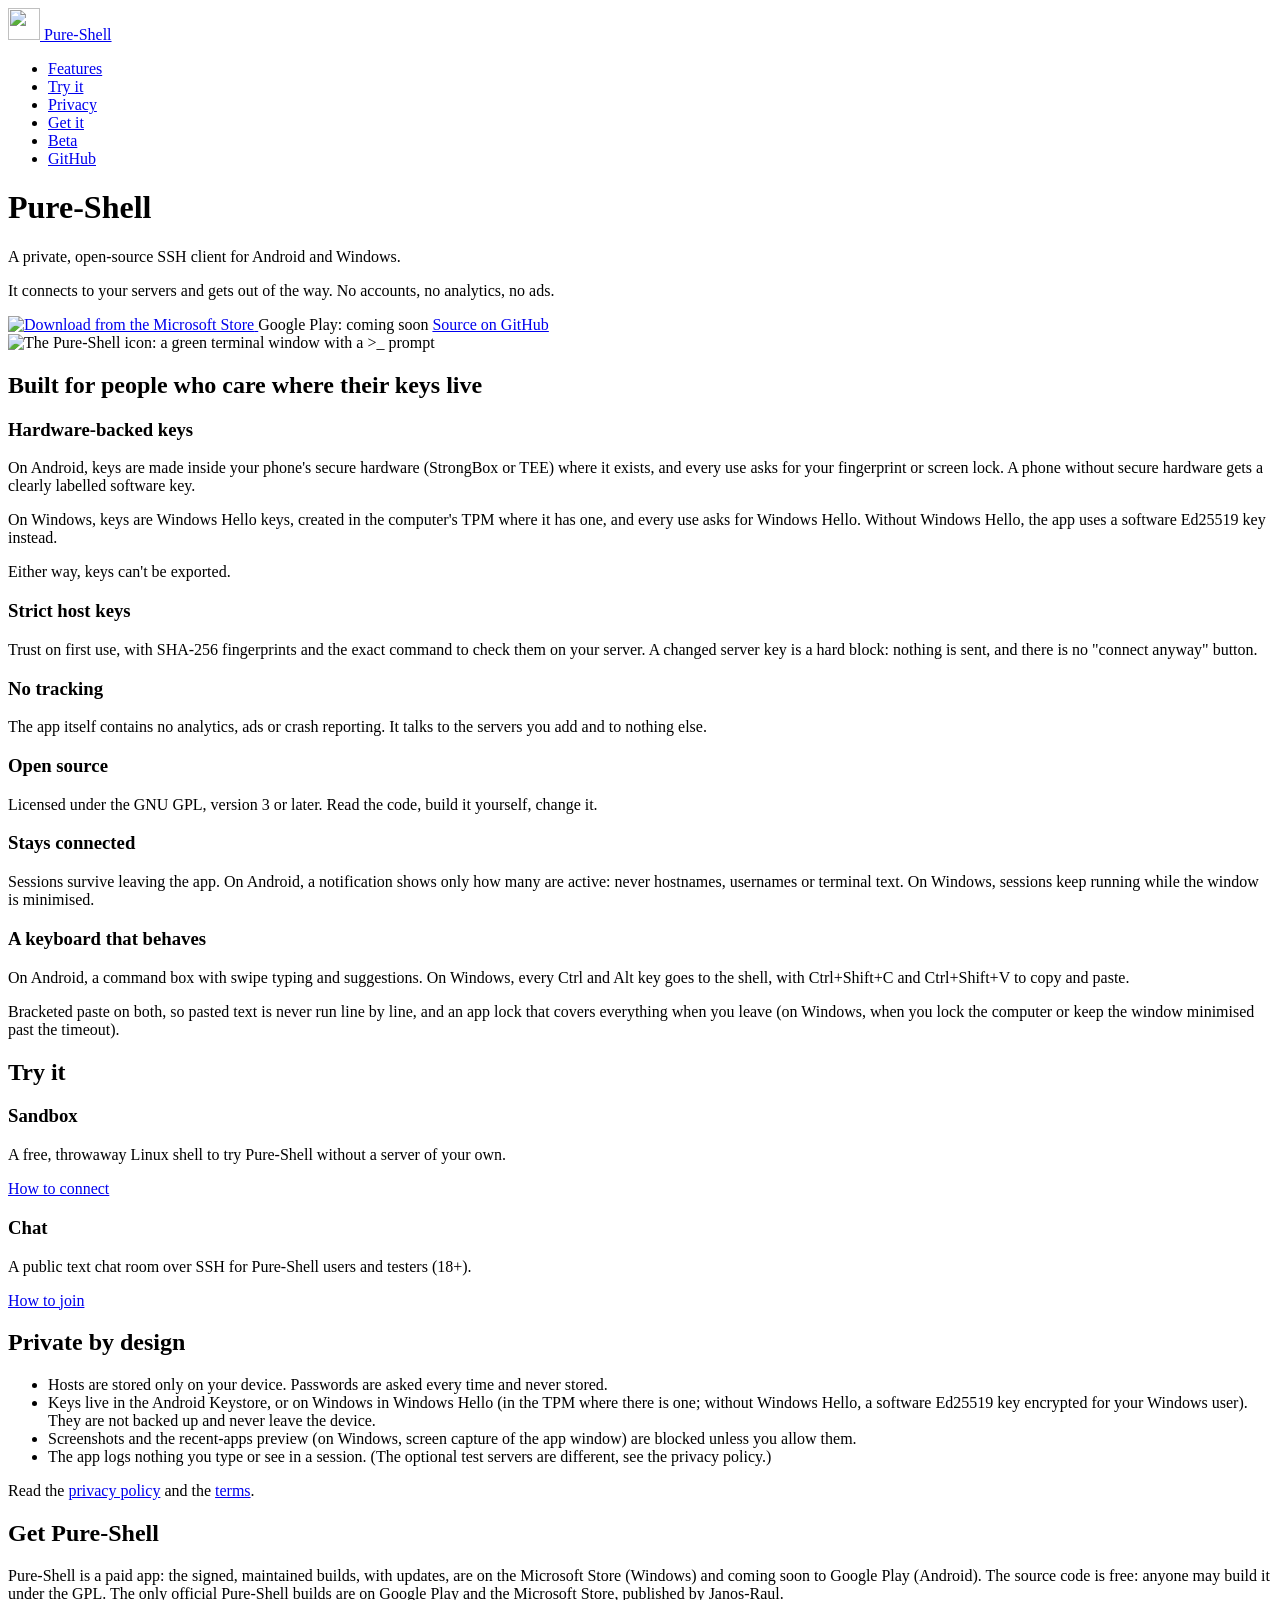
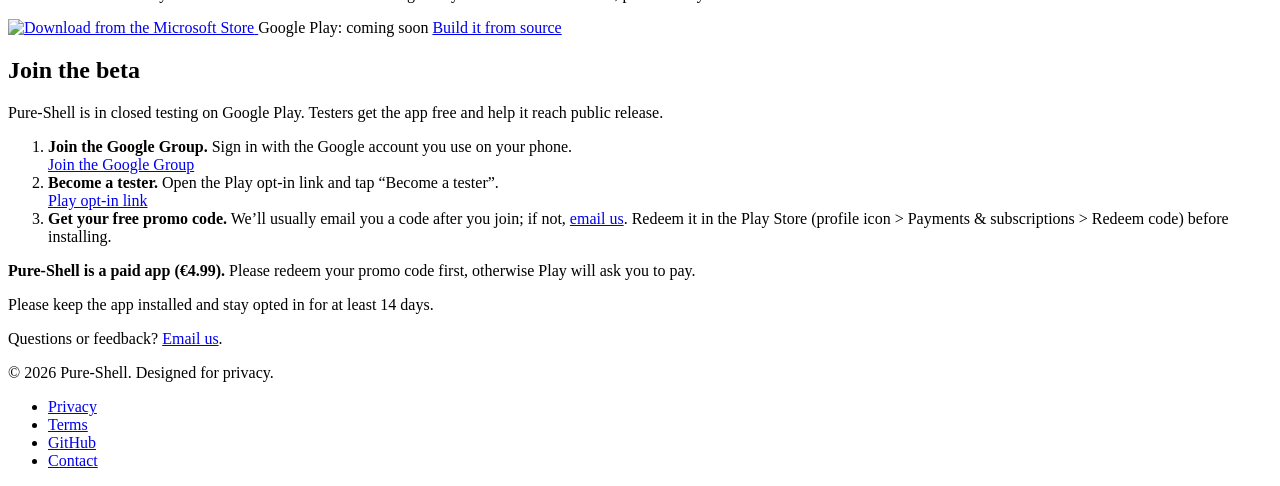
==== commit 0363df79: "Site: root-absolute internal links on every page; /privacy/ redirects to /privacy.html Co-Authored-B" ====
--- a/github-pages/index.html
+++ b/github-pages/index.html
@@ -15,17 +15,17 @@
   <meta name="twitter:title" content="Pure-Shell | A private, open-source SSH client for Android and Windows">
   <meta name="twitter:description" content="Hardware-backed keys, strict host key checking, no tracking. Open source under the GPL.">
   <meta name="twitter:image" content="https://pure-shell.eu/web_assets/og_image.png">
-  <link rel="icon" type="image/png" href="web_assets/favicon.png">
-  <link rel="apple-touch-icon" href="web_assets/apple-touch-icon.png">
+  <link rel="icon" type="image/png" href="/web_assets/favicon.png">
+  <link rel="apple-touch-icon" href="/web_assets/apple-touch-icon.png">
   <link rel="canonical" href="https://pure-shell.eu/">
-  <link rel="stylesheet" href="style.css">
+  <link rel="stylesheet" href="/style.css">
 </head>
 <body>
 
   <nav class="nav" aria-label="Main">
     <div class="wrap">
-      <a class="brand" href="index.html">
-        <img src="web_assets/icon.svg" width="32" height="32" alt="">
+      <a class="brand" href="/">
+        <img src="/web_assets/icon.svg" width="32" height="32" alt="">
         <span>Pure-Shell</span>
       </a>
       <ul>
@@ -48,15 +48,15 @@
         <div class="cta">
           <a class="store-badge" href="https://apps.microsoft.com/detail/9N54CSB6MTNT">
             <picture>
-              <source srcset="web_assets/ms-store-badge-light.svg" media="(prefers-color-scheme: light)">
-              <img src="web_assets/ms-store-badge-dark.svg" width="176" height="48" alt="Download from the Microsoft Store">
+              <source srcset="/web_assets/ms-store-badge-light.svg" media="(prefers-color-scheme: light)">
+              <img src="/web_assets/ms-store-badge-dark.svg" width="176" height="48" alt="Download from the Microsoft Store">
             </picture>
           </a>
           <span class="btn primary" aria-disabled="true">Google Play: coming soon</span>
           <a class="btn" href="https://github.com/janos-raul/pure-shell">Source on GitHub</a>
         </div>
       </div>
-      <img class="icon" src="web_assets/icon.svg" width="200" height="200" alt="The Pure-Shell icon: a green terminal window with a &gt;_ prompt">
+      <img class="icon" src="/web_assets/icon.svg" width="200" height="200" alt="The Pure-Shell icon: a green terminal window with a &gt;_ prompt">
     </div>
   </header>
 
@@ -103,12 +103,12 @@
           <div class="card">
             <h3>Sandbox</h3>
             <p>A free, throwaway Linux shell to try Pure-Shell without a server of your own.</p>
-            <p class="more"><a href="sandbox/">How to connect</a></p>
+            <p class="more"><a href="/sandbox/">How to connect</a></p>
           </div>
           <div class="card">
             <h3>Chat</h3>
             <p>A public text chat room over SSH for Pure-Shell users and testers (18+).</p>
-            <p class="more"><a href="chat/">How to join</a></p>
+            <p class="more"><a href="/chat/">How to join</a></p>
           </div>
         </div>
       </div>
@@ -123,7 +123,7 @@
           <li>Screenshots and the recent-apps preview (on Windows, screen capture of the app window) are blocked unless you allow them.</li>
           <li>The app logs nothing you type or see in a session. (The optional test servers are different, see the privacy policy.)</li>
         </ul>
-        <p>Read the <a href="privacy.html">privacy policy</a> and the <a href="terms/">terms</a>.</p>
+        <p>Read the <a href="/privacy.html">privacy policy</a> and the <a href="/terms/">terms</a>.</p>
       </div>
     </section>
 
@@ -134,8 +134,8 @@
         <div class="cta">
           <a class="store-badge" href="https://apps.microsoft.com/detail/9N54CSB6MTNT">
             <picture>
-              <source srcset="web_assets/ms-store-badge-light.svg" media="(prefers-color-scheme: light)">
-              <img src="web_assets/ms-store-badge-dark.svg" width="176" height="48" alt="Download from the Microsoft Store">
+              <source srcset="/web_assets/ms-store-badge-light.svg" media="(prefers-color-scheme: light)">
+              <img src="/web_assets/ms-store-badge-dark.svg" width="176" height="48" alt="Download from the Microsoft Store">
             </picture>
           </a>
           <span class="btn primary" aria-disabled="true">Google Play: coming soon</span>
@@ -172,8 +172,8 @@
     <div class="wrap">
       <span>&copy; 2026 Pure-Shell. Designed for privacy.</span>
       <ul>
-        <li><a href="privacy.html">Privacy</a></li>
-        <li><a href="terms/">Terms</a></li>
+        <li><a href="/privacy.html">Privacy</a></li>
+        <li><a href="/terms/">Terms</a></li>
         <li><a href="https://github.com/janos-raul/pure-shell">GitHub</a></li>
         <li><a href="mailto:janos.szabo@gmail.com">Contact</a></li>
       </ul>
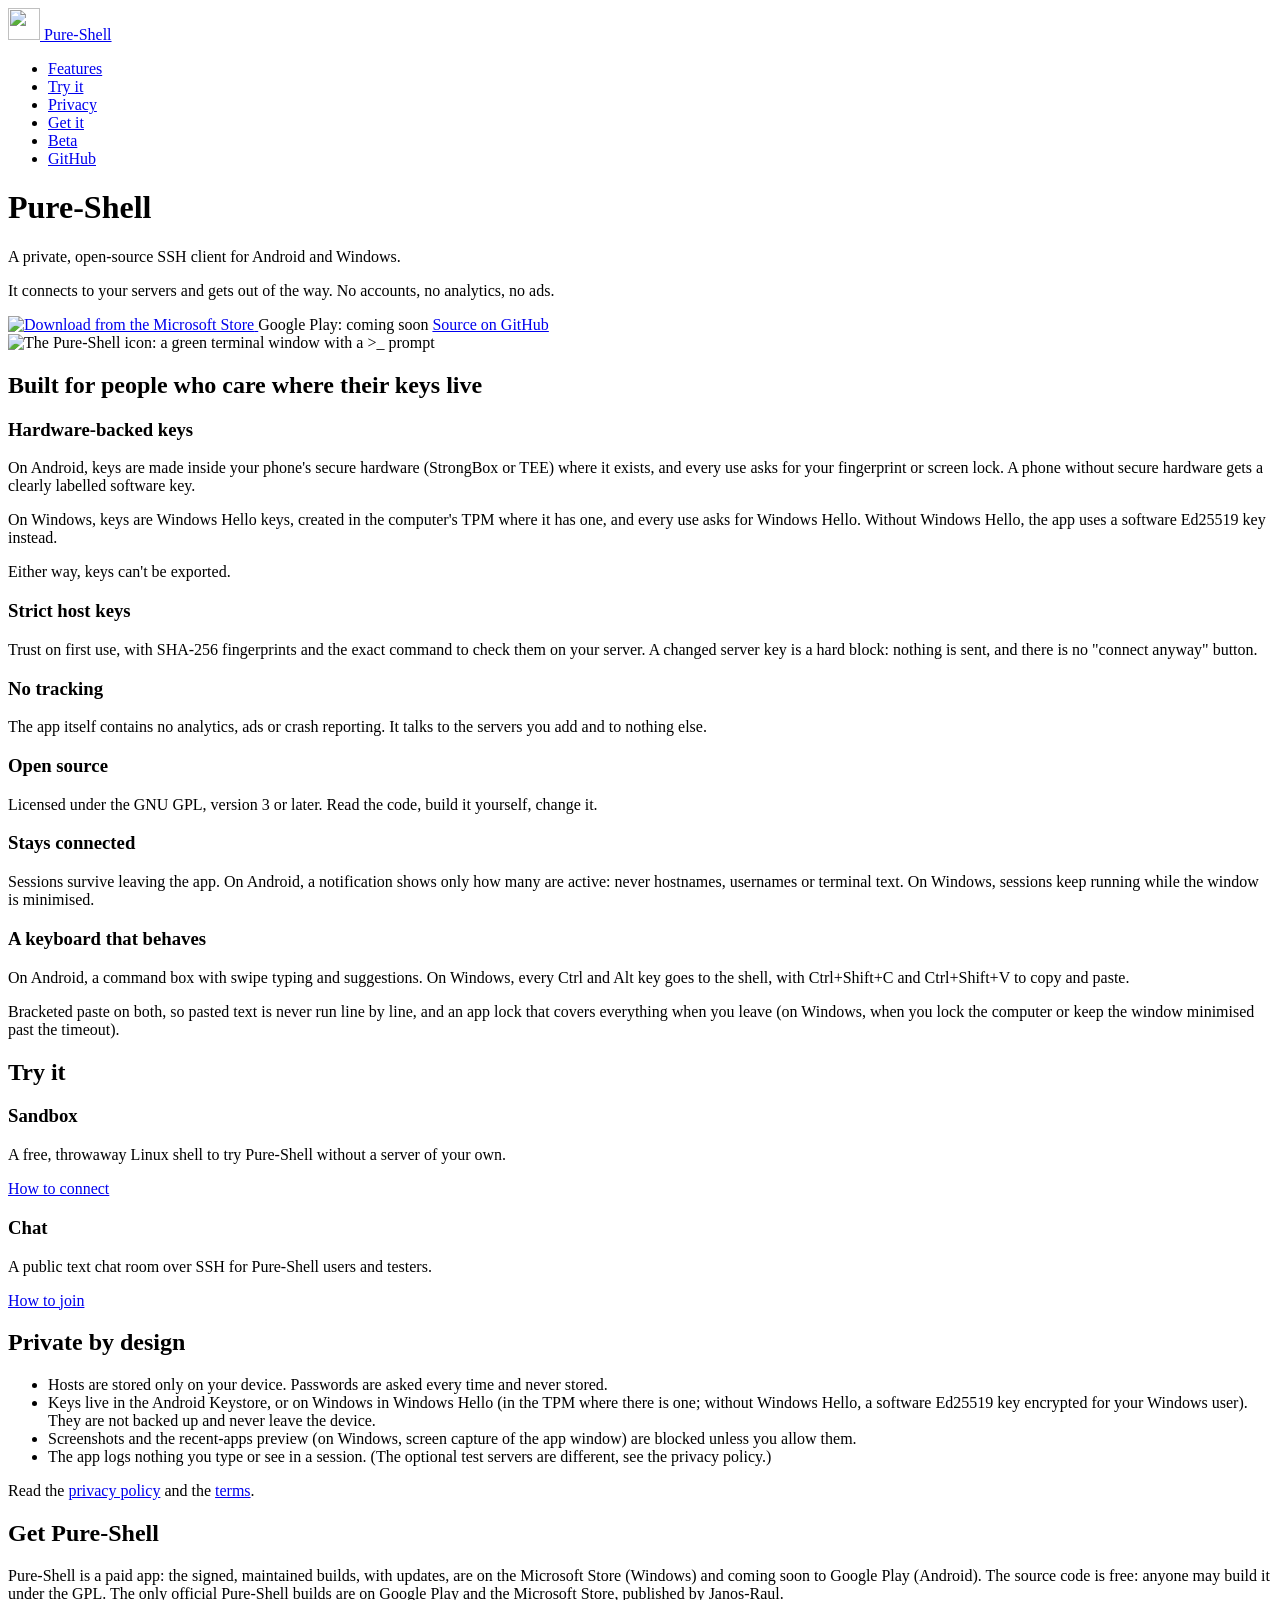
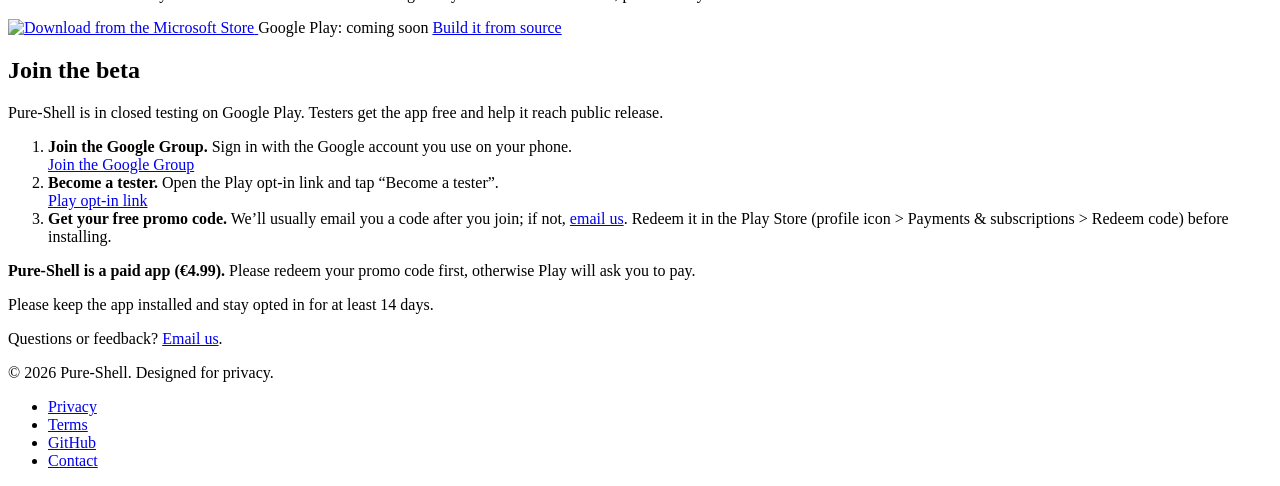
==== commit 9f7fb81a: "Site: remove 'For adults (18+)' wording; keep the age line on the Chat page Co-Authored-By: Claude S" ====
--- a/github-pages/index.html
+++ b/github-pages/index.html
@@ -107,7 +107,7 @@
           </div>
           <div class="card">
             <h3>Chat</h3>
-            <p>A public text chat room over SSH for Pure-Shell users and testers (18+).</p>
+            <p>A public text chat room over SSH for Pure-Shell users and testers.</p>
             <p class="more"><a href="/chat/">How to join</a></p>
           </div>
         </div>
